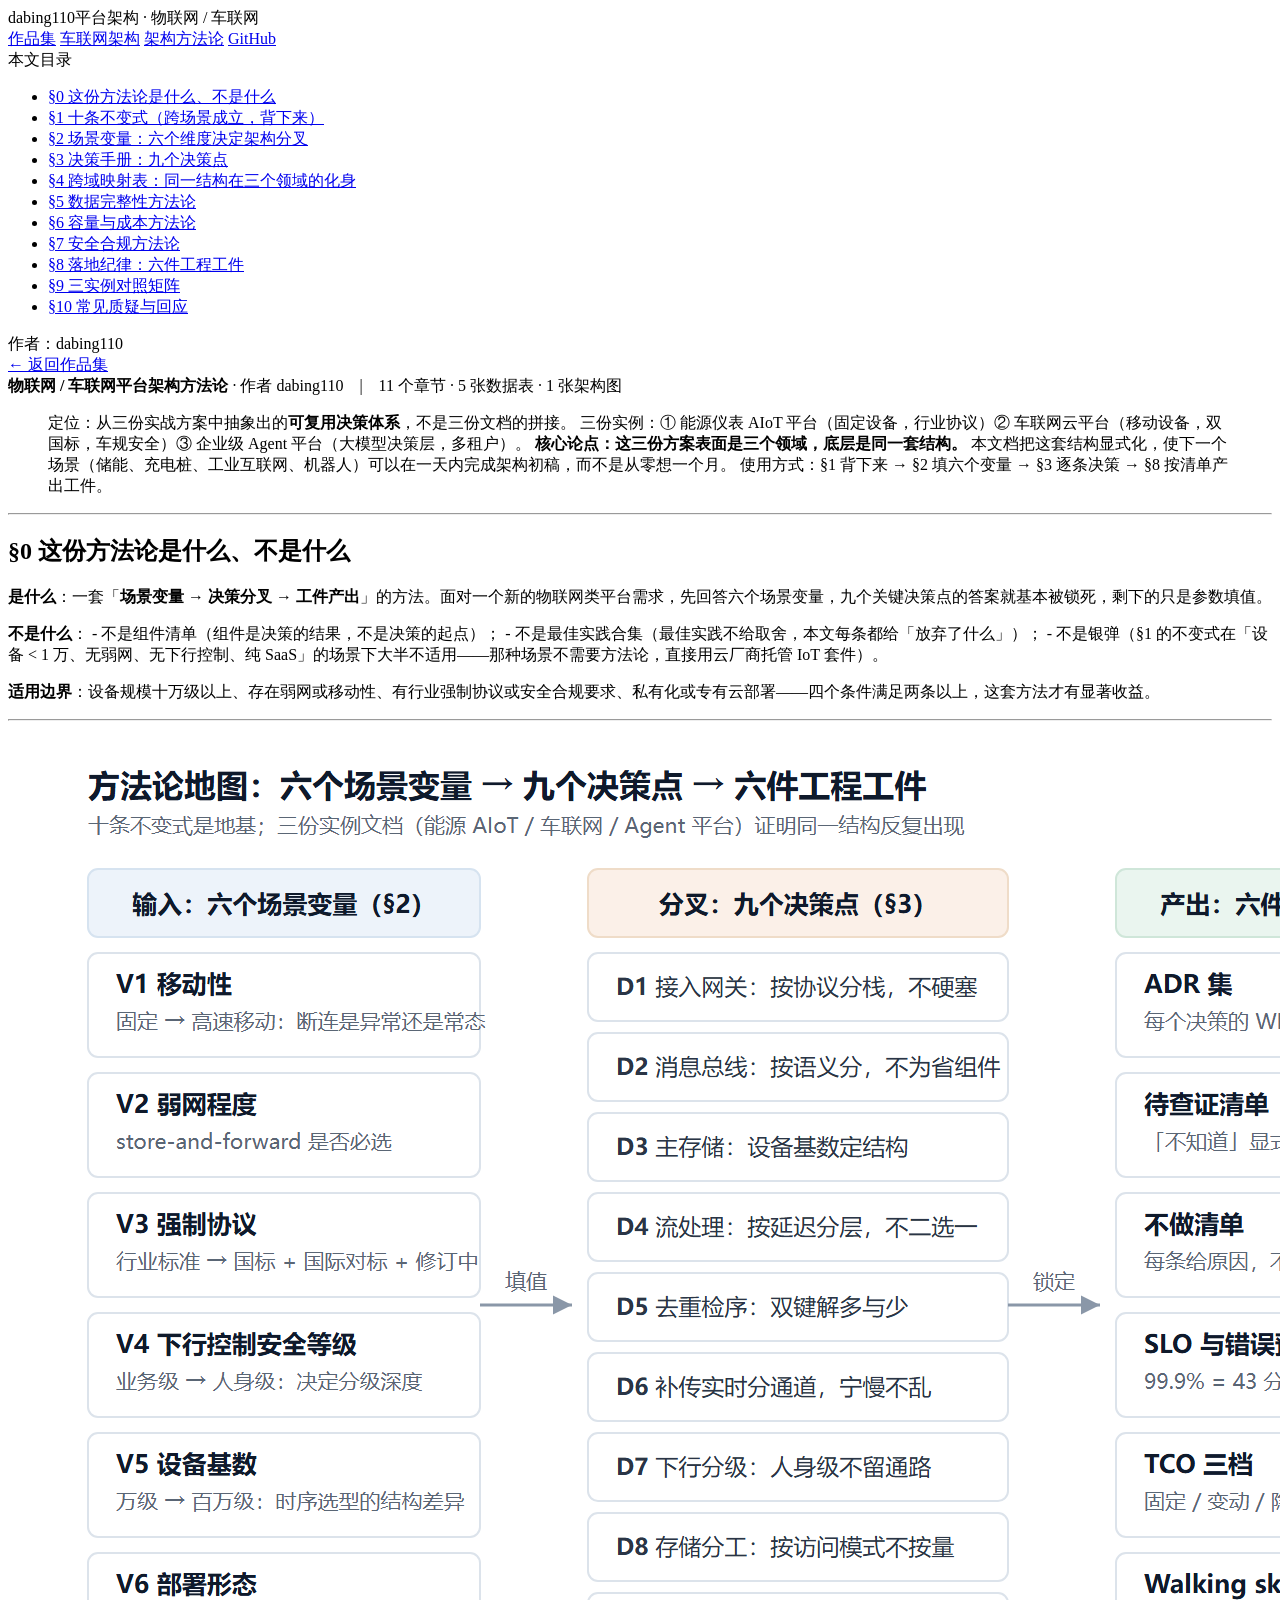
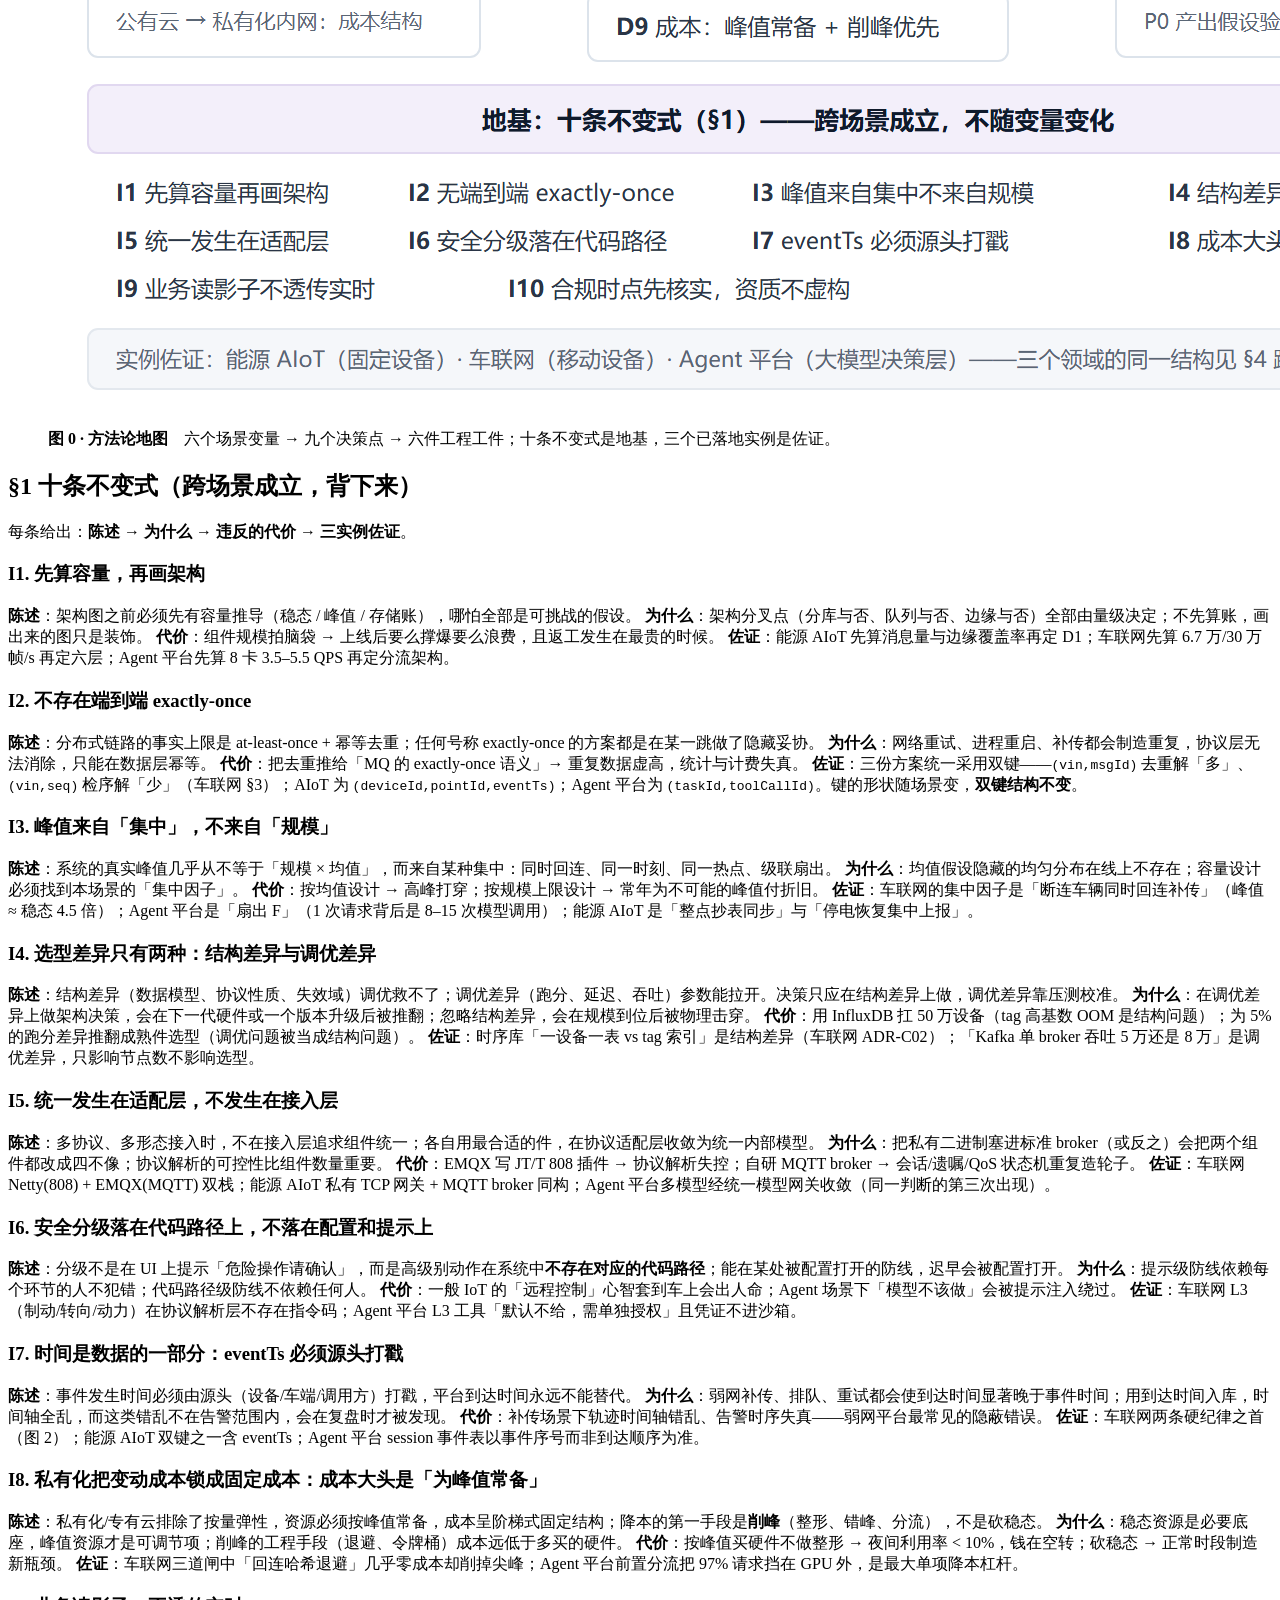
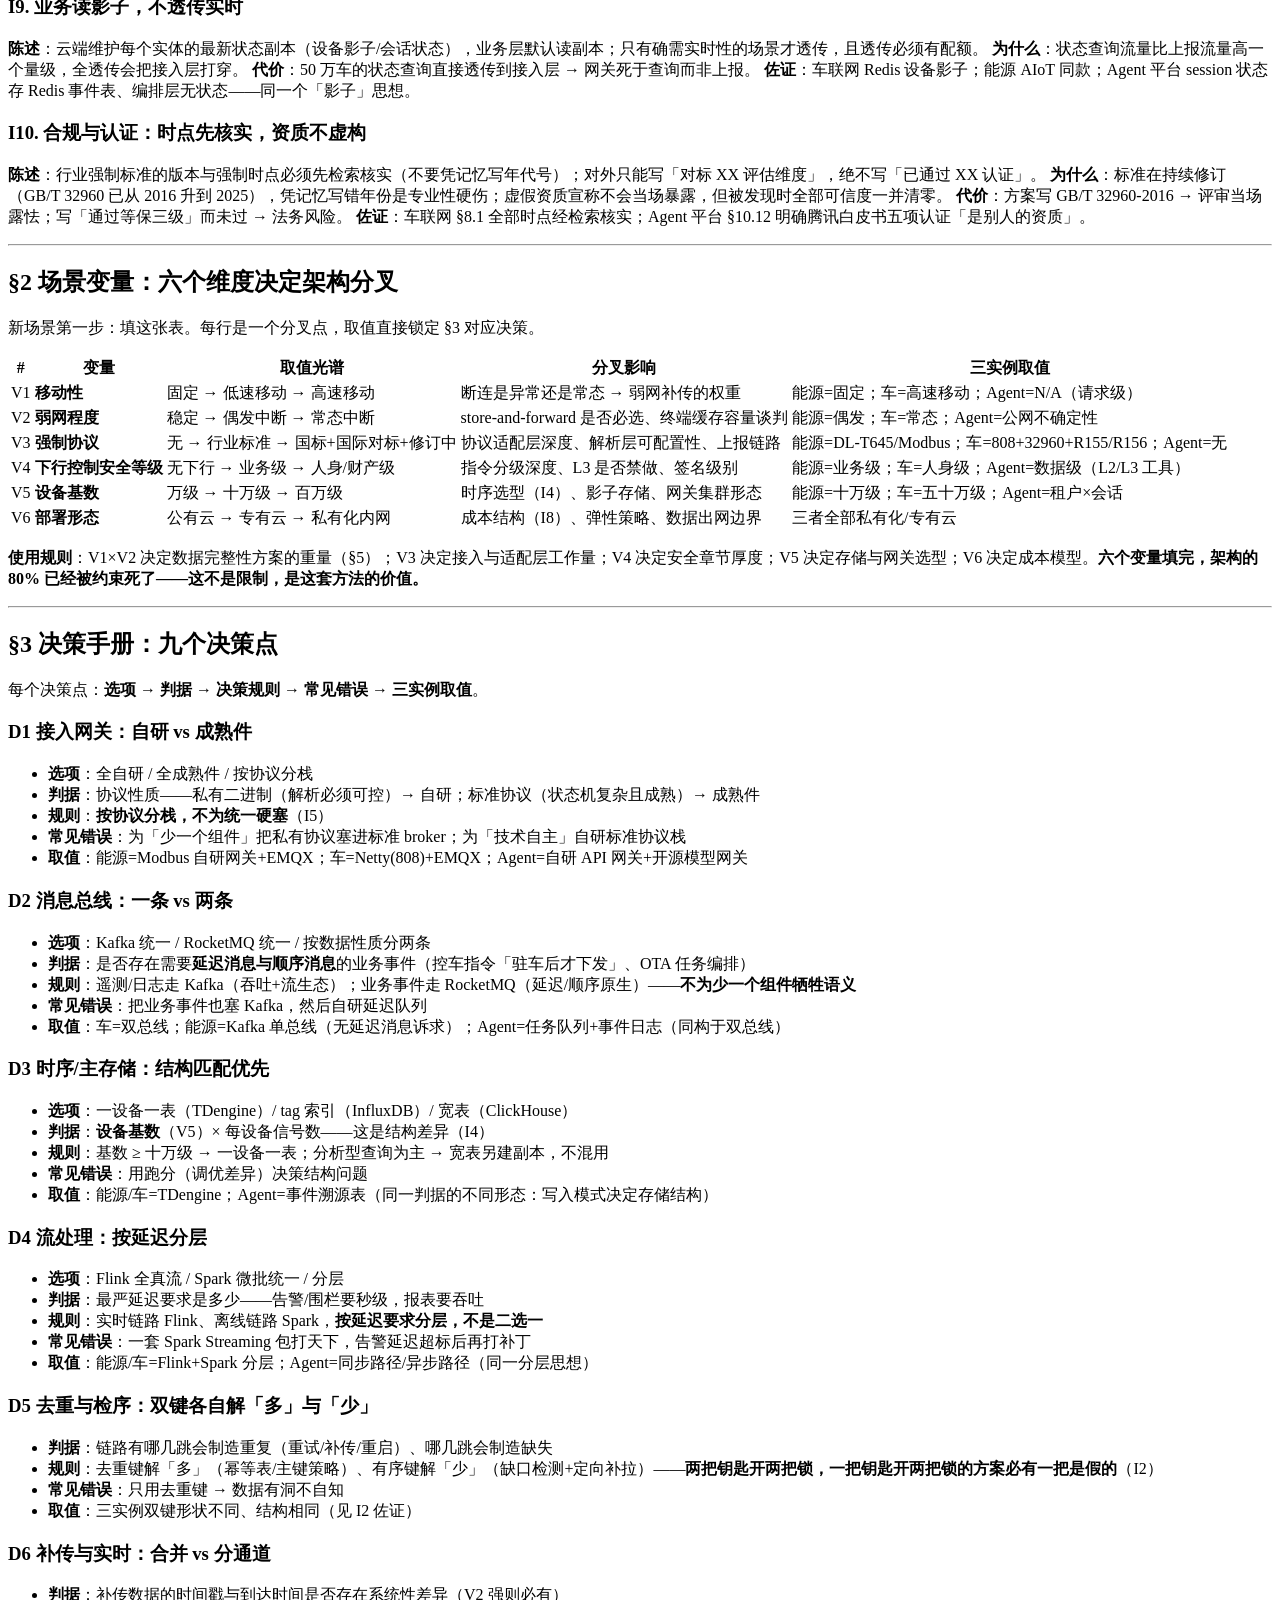
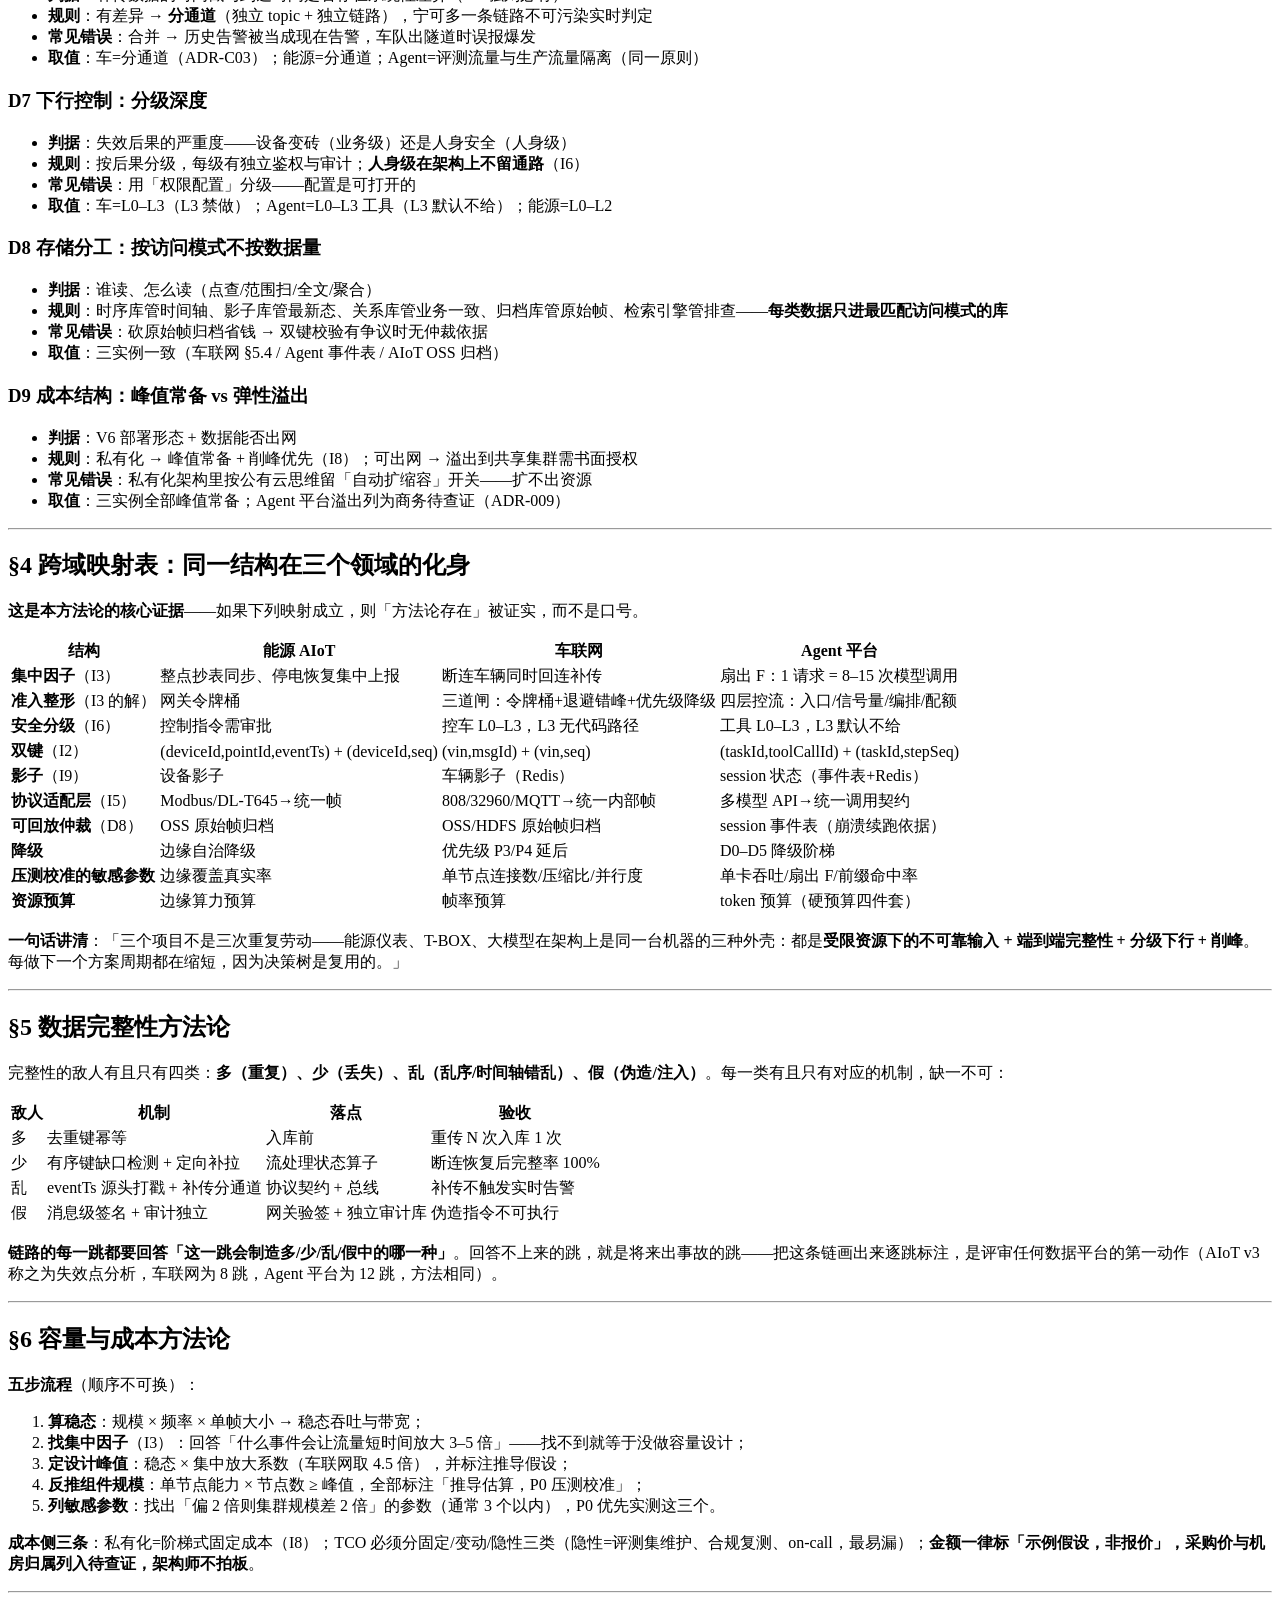
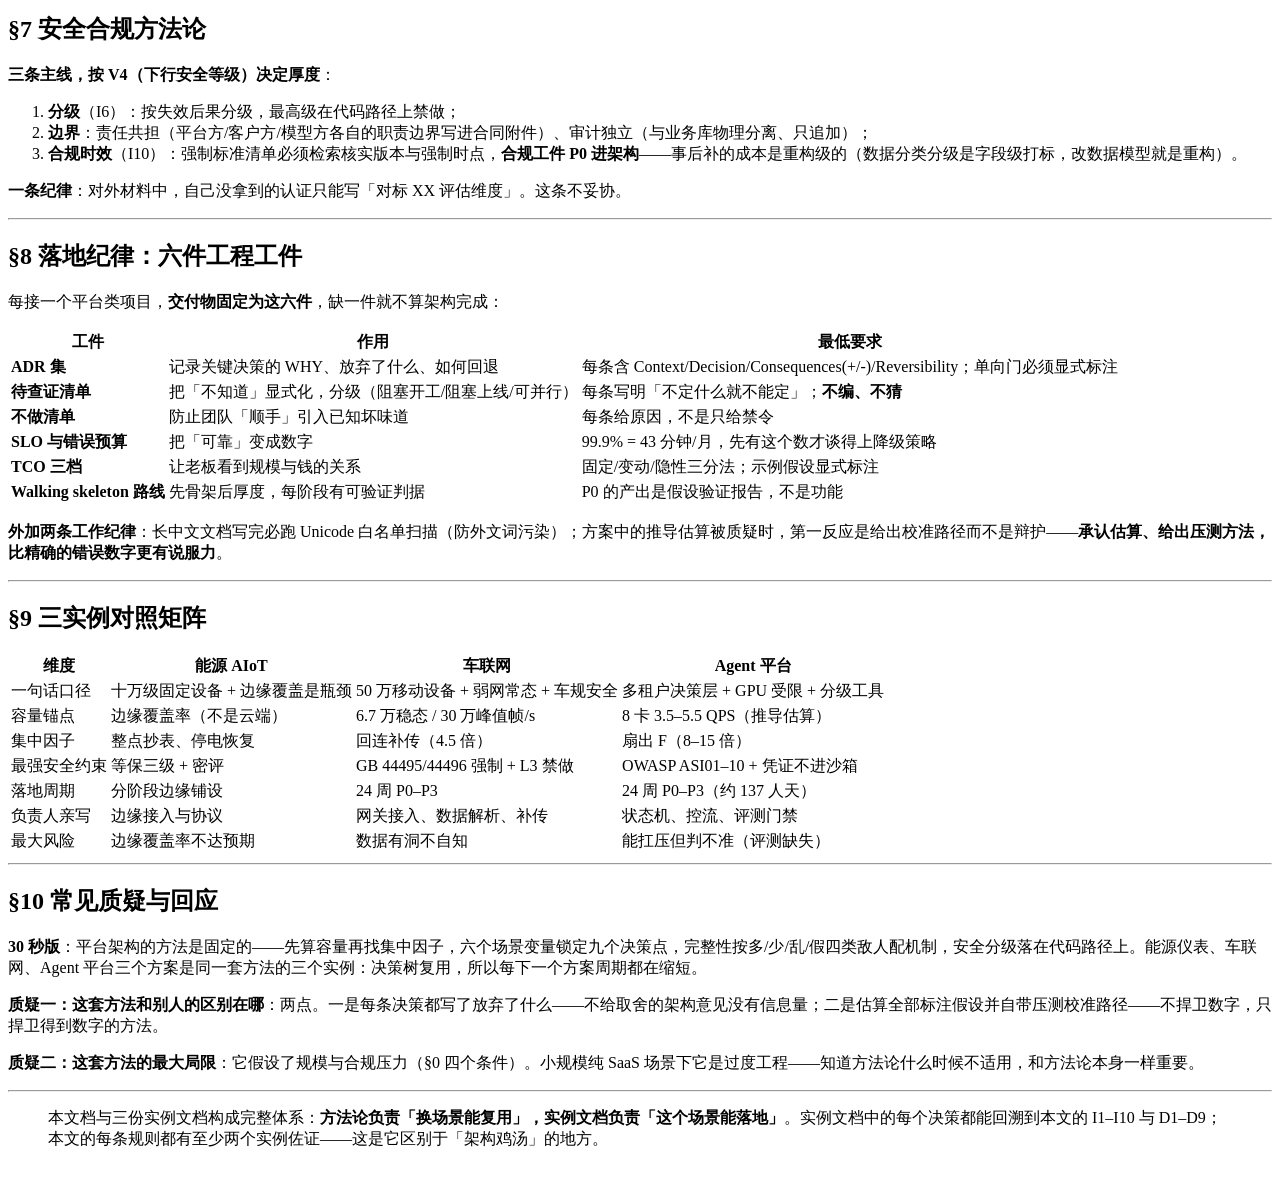
==== methodology.html @ 4d502f94 "add methodology.html" ====
<!DOCTYPE html>
<html lang="zh-CN">
<head>
<meta charset="utf-8">
<meta name="viewport" content="width=device-width,initial-scale=1">
<title>物联网 / 车联网平台架构方法论 · dabing110 架构作品集</title>
<meta name="description" content="物联网 / 车联网平台架构方法论">
<link rel="stylesheet" href="style.css">
</head>
<body>

<header class="topbar">
  <div class="topbar-in">
    <div class="brand">dabing110<span>平台架构 · 物联网 / 车联网</span></div>
    <nav class="nav">
      <a href="index.html">作品集</a>
      <a href="vehicle.html">车联网架构</a>
      <a href="methodology.html" class="on">架构方法论</a>
      <a href="https://github.com/dabing110" target="_blank" rel="noopener">GitHub</a>
    </nav>
  </div>
</header>

<div class="layout">
  <aside class="side">
    <div class="side-t">本文目录</div>
    <ul><li><a href="#h1">§0 这份方法论是什么、不是什么</a></li><li><a href="#h2">§1 十条不变式（跨场景成立，背下来）</a></li><li><a href="#h13">§2 场景变量：六个维度决定架构分叉</a></li><li><a href="#h14">§3 决策手册：九个决策点</a></li><li><a href="#h24">§4 跨域映射表：同一结构在三个领域的化身</a></li><li><a href="#h25">§5 数据完整性方法论</a></li><li><a href="#h26">§6 容量与成本方法论</a></li><li><a href="#h27">§7 安全合规方法论</a></li><li><a href="#h28">§8 落地纪律：六件工程工件</a></li><li><a href="#h29">§9 三实例对照矩阵</a></li><li><a href="#h30">§10 常见质疑与回应</a></li></ul>
    <div class="side-foot">
      作者：dabing110<br>
      <a href="index.html">← 返回作品集</a>
    </div>
  </aside>

  <main class="doc">
    <div class="doc-meta"><b>物联网 / 车联网平台架构方法论</b> · 作者 dabing110　|　11 个章节 · 5 张数据表 · 1 张架构图</div>
    <blockquote>
<p>定位：从三份实战方案中抽象出的<strong>可复用决策体系</strong>，不是三份文档的拼接。
三份实例：① 能源仪表 AIoT 平台（固定设备，行业协议）② 车联网云平台（移动设备，双国标，车规安全）③ 企业级 Agent 平台（大模型决策层，多租户）。
<strong>核心论点：这三份方案表面是三个领域，底层是同一套结构。</strong> 本文档把这套结构显式化，使下一个场景（储能、充电桩、工业互联网、机器人）可以在一天内完成架构初稿，而不是从零想一个月。
使用方式：§1 背下来 → §2 填六个变量 → §3 逐条决策 → §8 按清单产出工件。</p>
</blockquote>
<hr />
<h2 id="h1">§0 这份方法论是什么、不是什么</h2>
<p><strong>是什么</strong>：一套「<strong>场景变量 → 决策分叉 → 工件产出</strong>」的方法。面对一个新的物联网类平台需求，先回答六个场景变量，九个关键决策点的答案就基本被锁死，剩下的只是参数填值。</p>
<p><strong>不是什么</strong>：
- 不是组件清单（组件是决策的结果，不是决策的起点）；
- 不是最佳实践合集（最佳实践不给取舍，本文每条都给「放弃了什么」）；
- 不是银弹（§1 的不变式在「设备 &lt; 1 万、无弱网、无下行控制、纯 SaaS」的场景下大半不适用——那种场景不需要方法论，直接用云厂商托管 IoT 套件）。</p>
<p><strong>适用边界</strong>：设备规模十万级以上、存在弱网或移动性、有行业强制协议或安全合规要求、私有化或专有云部署——四个条件满足两条以上，这套方法才有显著收益。</p>
<hr />
<figure id="fig0"><img src="assets/fig0.png" alt="方法论地图" loading="lazy"><figcaption><b>图 0 · 方法论地图</b>　六个场景变量 → 九个决策点 → 六件工程工件；十条不变式是地基，三个已落地实例是佐证。</figcaption></figure>

<h2 id="h2">§1 十条不变式（跨场景成立，背下来）</h2>
<p>每条给出：<strong>陈述 → 为什么 → 违反的代价 → 三实例佐证</strong>。</p>
<h3 id="h3">I1. 先算容量，再画架构</h3>
<p><strong>陈述</strong>：架构图之前必须先有容量推导（稳态 / 峰值 / 存储账），哪怕全部是可挑战的假设。
<strong>为什么</strong>：架构分叉点（分库与否、队列与否、边缘与否）全部由量级决定；不先算账，画出来的图只是装饰。
<strong>代价</strong>：组件规模拍脑袋 → 上线后要么撑爆要么浪费，且返工发生在最贵的时候。
<strong>佐证</strong>：能源 AIoT 先算消息量与边缘覆盖率再定 D1；车联网先算 6.7 万/30 万帧/s 再定六层；Agent 平台先算 8 卡 3.5–5.5 QPS 再定分流架构。</p>
<h3 id="h4">I2. 不存在端到端 exactly-once</h3>
<p><strong>陈述</strong>：分布式链路的事实上限是 at-least-once + 幂等去重；任何号称 exactly-once 的方案都是在某一跳做了隐藏妥协。
<strong>为什么</strong>：网络重试、进程重启、补传都会制造重复，协议层无法消除，只能在数据层幂等。
<strong>代价</strong>：把去重推给「MQ 的 exactly-once 语义」→ 重复数据虚高，统计与计费失真。
<strong>佐证</strong>：三份方案统一采用双键——<code>(vin,msgId)</code> 去重解「多」、<code>(vin,seq)</code> 检序解「少」（车联网 §3）；AIoT 为 <code>(deviceId,pointId,eventTs)</code>；Agent 平台为 <code>(taskId,toolCallId)</code>。键的形状随场景变，<strong>双键结构不变</strong>。</p>
<h3 id="h5">I3. 峰值来自「集中」，不来自「规模」</h3>
<p><strong>陈述</strong>：系统的真实峰值几乎从不等于「规模 × 均值」，而来自某种集中：同时回连、同一时刻、同一热点、级联扇出。
<strong>为什么</strong>：均值假设隐藏的均匀分布在线上不存在；容量设计必须找到本场景的「集中因子」。
<strong>代价</strong>：按均值设计 → 高峰打穿；按规模上限设计 → 常年为不可能的峰值付折旧。
<strong>佐证</strong>：车联网的集中因子是「断连车辆同时回连补传」（峰值 ≈ 稳态 4.5 倍）；Agent 平台是「扇出 F」（1 次请求背后是 8–15 次模型调用）；能源 AIoT 是「整点抄表同步」与「停电恢复集中上报」。</p>
<h3 id="h6">I4. 选型差异只有两种：结构差异与调优差异</h3>
<p><strong>陈述</strong>：结构差异（数据模型、协议性质、失效域）调优救不了；调优差异（跑分、延迟、吞吐）参数能拉开。决策只应在结构差异上做，调优差异靠压测校准。
<strong>为什么</strong>：在调优差异上做架构决策，会在下一代硬件或一个版本升级后被推翻；忽略结构差异，会在规模到位后被物理击穿。
<strong>代价</strong>：用 InfluxDB 扛 50 万设备（tag 高基数 OOM 是结构问题）；为 5% 的跑分差异推翻成熟件选型（调优问题被当成结构问题）。
<strong>佐证</strong>：时序库「一设备一表 vs tag 索引」是结构差异（车联网 ADR-C02）；「Kafka 单 broker 吞吐 5 万还是 8 万」是调优差异，只影响节点数不影响选型。</p>
<h3 id="h7">I5. 统一发生在适配层，不发生在接入层</h3>
<p><strong>陈述</strong>：多协议、多形态接入时，不在接入层追求组件统一；各自用最合适的件，在协议适配层收敛为统一内部模型。
<strong>为什么</strong>：把私有二进制塞进标准 broker（或反之）会把两个组件都改成四不像；协议解析的可控性比组件数量重要。
<strong>代价</strong>：EMQX 写 JT/T 808 插件 → 协议解析失控；自研 MQTT broker → 会话/遗嘱/QoS 状态机重复造轮子。
<strong>佐证</strong>：车联网 Netty(808) + EMQX(MQTT) 双栈；能源 AIoT 私有 TCP 网关 + MQTT broker 同构；Agent 平台多模型经统一模型网关收敛（同一判断的第三次出现）。</p>
<h3 id="h8">I6. 安全分级落在代码路径上，不落在配置和提示上</h3>
<p><strong>陈述</strong>：分级不是在 UI 上提示「危险操作请确认」，而是高级别动作在系统中<strong>不存在对应的代码路径</strong>；能在某处被配置打开的防线，迟早会被配置打开。
<strong>为什么</strong>：提示级防线依赖每个环节的人不犯错；代码路径级防线不依赖任何人。
<strong>代价</strong>：一般 IoT 的「远程控制」心智套到车上会出人命；Agent 场景下「模型不该做」会被提示注入绕过。
<strong>佐证</strong>：车联网 L3（制动/转向/动力）在协议解析层不存在指令码；Agent 平台 L3 工具「默认不给，需单独授权」且凭证不进沙箱。</p>
<h3 id="h9">I7. 时间是数据的一部分：eventTs 必须源头打戳</h3>
<p><strong>陈述</strong>：事件发生时间必须由源头（设备/车端/调用方）打戳，平台到达时间永远不能替代。
<strong>为什么</strong>：弱网补传、排队、重试都会使到达时间显著晚于事件时间；用到达时间入库，时间轴全乱，而这类错乱不在告警范围内，会在复盘时才被发现。
<strong>代价</strong>：补传场景下轨迹时间轴错乱、告警时序失真——弱网平台最常见的隐蔽错误。
<strong>佐证</strong>：车联网两条硬纪律之首（图 2）；能源 AIoT 双键之一含 eventTs；Agent 平台 session 事件表以事件序号而非到达顺序为准。</p>
<h3 id="h10">I8. 私有化把变动成本锁成固定成本：成本大头是「为峰值常备」</h3>
<p><strong>陈述</strong>：私有化/专有云排除了按量弹性，资源必须按峰值常备，成本呈阶梯式固定结构；降本的第一手段是<strong>削峰</strong>（整形、错峰、分流），不是砍稳态。
<strong>为什么</strong>：稳态资源是必要底座，峰值资源才是可调节项；削峰的工程手段（退避、令牌桶）成本远低于多买的硬件。
<strong>代价</strong>：按峰值买硬件不做整形 → 夜间利用率 &lt; 10%，钱在空转；砍稳态 → 正常时段制造新瓶颈。
<strong>佐证</strong>：车联网三道闸中「回连哈希退避」几乎零成本却削掉尖峰；Agent 平台前置分流把 97% 请求挡在 GPU 外，是最大单项降本杠杆。</p>
<h3 id="h11">I9. 业务读影子，不透传实时</h3>
<p><strong>陈述</strong>：云端维护每个实体的最新状态副本（设备影子/会话状态），业务层默认读副本；只有确需实时性的场景才透传，且透传必须有配额。
<strong>为什么</strong>：状态查询流量比上报流量高一个量级，全透传会把接入层打穿。
<strong>代价</strong>：50 万车的状态查询直接透传到接入层 → 网关死于查询而非上报。
<strong>佐证</strong>：车联网 Redis 设备影子；能源 AIoT 同款；Agent 平台 session 状态存 Redis 事件表、编排层无状态——同一个「影子」思想。</p>
<h3 id="h12">I10. 合规与认证：时点先核实，资质不虚构</h3>
<p><strong>陈述</strong>：行业强制标准的版本与强制时点必须先检索核实（不要凭记忆写年代号）；对外只能写「对标 XX 评估维度」，绝不写「已通过 XX 认证」。
<strong>为什么</strong>：标准在持续修订（GB/T 32960 已从 2016 升到 2025），凭记忆写错年份是专业性硬伤；虚假资质宣称不会当场暴露，但被发现时全部可信度一并清零。
<strong>代价</strong>：方案写 GB/T 32960-2016 → 评审当场露怯；写「通过等保三级」而未过 → 法务风险。
<strong>佐证</strong>：车联网 §8.1 全部时点经检索核实；Agent 平台 §10.12 明确腾讯白皮书五项认证「是别人的资质」。</p>
<hr />
<h2 id="h13">§2 场景变量：六个维度决定架构分叉</h2>
<p>新场景第一步：填这张表。每行是一个分叉点，取值直接锁定 §3 对应决策。</p>
<div class="table-scroll"><table>
<thead>
<tr>
<th>#</th>
<th>变量</th>
<th>取值光谱</th>
<th>分叉影响</th>
<th>三实例取值</th>
</tr>
</thead>
<tbody>
<tr>
<td>V1</td>
<td><strong>移动性</strong></td>
<td>固定 → 低速移动 → 高速移动</td>
<td>断连是异常还是常态 → 弱网补传的权重</td>
<td>能源=固定；车=高速移动；Agent=N/A（请求级）</td>
</tr>
<tr>
<td>V2</td>
<td><strong>弱网程度</strong></td>
<td>稳定 → 偶发中断 → 常态中断</td>
<td>store-and-forward 是否必选、终端缓存容量谈判</td>
<td>能源=偶发；车=常态；Agent=公网不确定性</td>
</tr>
<tr>
<td>V3</td>
<td><strong>强制协议</strong></td>
<td>无 → 行业标准 → 国标+国际对标+修订中</td>
<td>协议适配层深度、解析层可配置性、上报链路</td>
<td>能源=DL-T645/Modbus；车=808+32960+R155/R156；Agent=无</td>
</tr>
<tr>
<td>V4</td>
<td><strong>下行控制安全等级</strong></td>
<td>无下行 → 业务级 → 人身/财产级</td>
<td>指令分级深度、L3 是否禁做、签名级别</td>
<td>能源=业务级；车=人身级；Agent=数据级（L2/L3 工具）</td>
</tr>
<tr>
<td>V5</td>
<td><strong>设备基数</strong></td>
<td>万级 → 十万级 → 百万级</td>
<td>时序选型（I4）、影子存储、网关集群形态</td>
<td>能源=十万级；车=五十万级；Agent=租户×会话</td>
</tr>
<tr>
<td>V6</td>
<td><strong>部署形态</strong></td>
<td>公有云 → 专有云 → 私有化内网</td>
<td>成本结构（I8）、弹性策略、数据出网边界</td>
<td>三者全部私有化/专有云</td>
</tr>
</tbody>
</table></div>
<p><strong>使用规则</strong>：V1×V2 决定数据完整性方案的重量（§5）；V3 决定接入与适配层工作量；V4 决定安全章节厚度；V5 决定存储与网关选型；V6 决定成本模型。<strong>六个变量填完，架构的 80% 已经被约束死了——这不是限制，是这套方法的价值。</strong></p>
<hr />
<h2 id="h14">§3 决策手册：九个决策点</h2>
<p>每个决策点：<strong>选项 → 判据 → 决策规则 → 常见错误 → 三实例取值</strong>。</p>
<h3 id="h15">D1 接入网关：自研 vs 成熟件</h3>
<ul>
<li><strong>选项</strong>：全自研 / 全成熟件 / 按协议分栈</li>
<li><strong>判据</strong>：协议性质——私有二进制（解析必须可控）→ 自研；标准协议（状态机复杂且成熟）→ 成熟件</li>
<li><strong>规则</strong>：<strong>按协议分栈，不为统一硬塞</strong>（I5）</li>
<li><strong>常见错误</strong>：为「少一个组件」把私有协议塞进标准 broker；为「技术自主」自研标准协议栈</li>
<li><strong>取值</strong>：能源=Modbus 自研网关+EMQX；车=Netty(808)+EMQX；Agent=自研 API 网关+开源模型网关</li>
</ul>
<h3 id="h16">D2 消息总线：一条 vs 两条</h3>
<ul>
<li><strong>选项</strong>：Kafka 统一 / RocketMQ 统一 / 按数据性质分两条</li>
<li><strong>判据</strong>：是否存在需要<strong>延迟消息与顺序消息</strong>的业务事件（控车指令「驻车后才下发」、OTA 任务编排）</li>
<li><strong>规则</strong>：遥测/日志走 Kafka（吞吐+流生态）；业务事件走 RocketMQ（延迟/顺序原生）——<strong>不为少一个组件牺牲语义</strong></li>
<li><strong>常见错误</strong>：把业务事件也塞 Kafka，然后自研延迟队列</li>
<li><strong>取值</strong>：车=双总线；能源=Kafka 单总线（无延迟消息诉求）；Agent=任务队列+事件日志（同构于双总线）</li>
</ul>
<h3 id="h17">D3 时序/主存储：结构匹配优先</h3>
<ul>
<li><strong>选项</strong>：一设备一表（TDengine）/ tag 索引（InfluxDB）/ 宽表（ClickHouse）</li>
<li><strong>判据</strong>：<strong>设备基数</strong>（V5）× 每设备信号数——这是结构差异（I4）</li>
<li><strong>规则</strong>：基数 ≥ 十万级 → 一设备一表；分析型查询为主 → 宽表另建副本，不混用</li>
<li><strong>常见错误</strong>：用跑分（调优差异）决策结构问题</li>
<li><strong>取值</strong>：能源/车=TDengine；Agent=事件溯源表（同一判据的不同形态：写入模式决定存储结构）</li>
</ul>
<h3 id="h18">D4 流处理：按延迟分层</h3>
<ul>
<li><strong>选项</strong>：Flink 全真流 / Spark 微批统一 / 分层</li>
<li><strong>判据</strong>：最严延迟要求是多少——告警/围栏要秒级，报表要吞吐</li>
<li><strong>规则</strong>：实时链路 Flink、离线链路 Spark，<strong>按延迟要求分层，不是二选一</strong></li>
<li><strong>常见错误</strong>：一套 Spark Streaming 包打天下，告警延迟超标后再打补丁</li>
<li><strong>取值</strong>：能源/车=Flink+Spark 分层；Agent=同步路径/异步路径（同一分层思想）</li>
</ul>
<h3 id="h19">D5 去重与检序：双键各自解「多」与「少」</h3>
<ul>
<li><strong>判据</strong>：链路有哪几跳会制造重复（重试/补传/重启）、哪几跳会制造缺失</li>
<li><strong>规则</strong>：去重键解「多」（幂等表/主键策略）、有序键解「少」（缺口检测+定向补拉）——<strong>两把钥匙开两把锁，一把钥匙开两把锁的方案必有一把是假的</strong>（I2）</li>
<li><strong>常见错误</strong>：只用去重键 → 数据有洞不自知</li>
<li><strong>取值</strong>：三实例双键形状不同、结构相同（见 I2 佐证）</li>
</ul>
<h3 id="h20">D6 补传与实时：合并 vs 分通道</h3>
<ul>
<li><strong>判据</strong>：补传数据的时间戳与到达时间是否存在系统性差异（V2 强则必有）</li>
<li><strong>规则</strong>：有差异 → <strong>分通道</strong>（独立 topic + 独立链路），宁可多一条链路不可污染实时判定</li>
<li><strong>常见错误</strong>：合并 → 历史告警被当成现在告警，车队出隧道时误报爆发</li>
<li><strong>取值</strong>：车=分通道（ADR-C03）；能源=分通道；Agent=评测流量与生产流量隔离（同一原则）</li>
</ul>
<h3 id="h21">D7 下行控制：分级深度</h3>
<ul>
<li><strong>判据</strong>：失效后果的严重度——设备变砖（业务级）还是人身安全（人身级）</li>
<li><strong>规则</strong>：按后果分级，每级有独立鉴权与审计；<strong>人身级在架构上不留通路</strong>（I6）</li>
<li><strong>常见错误</strong>：用「权限配置」分级——配置是可打开的</li>
<li><strong>取值</strong>：车=L0–L3（L3 禁做）；Agent=L0–L3 工具（L3 默认不给）；能源=L0–L2</li>
</ul>
<h3 id="h22">D8 存储分工：按访问模式不按数据量</h3>
<ul>
<li><strong>判据</strong>：谁读、怎么读（点查/范围扫/全文/聚合）</li>
<li><strong>规则</strong>：时序库管时间轴、影子库管最新态、关系库管业务一致、归档库管原始帧、检索引擎管排查——<strong>每类数据只进最匹配访问模式的库</strong></li>
<li><strong>常见错误</strong>：砍原始帧归档省钱 → 双键校验有争议时无仲裁依据</li>
<li><strong>取值</strong>：三实例一致（车联网 §5.4 / Agent 事件表 / AIoT OSS 归档）</li>
</ul>
<h3 id="h23">D9 成本结构：峰值常备 vs 弹性溢出</h3>
<ul>
<li><strong>判据</strong>：V6 部署形态 + 数据能否出网</li>
<li><strong>规则</strong>：私有化 → 峰值常备 + 削峰优先（I8）；可出网 → 溢出到共享集群需书面授权</li>
<li><strong>常见错误</strong>：私有化架构里按公有云思维留「自动扩缩容」开关——扩不出资源</li>
<li><strong>取值</strong>：三实例全部峰值常备；Agent 平台溢出列为商务待查证（ADR-009）</li>
</ul>
<hr />
<h2 id="h24">§4 跨域映射表：同一结构在三个领域的化身</h2>
<p><strong>这是本方法论的核心证据</strong>——如果下列映射成立，则「方法论存在」被证实，而不是口号。</p>
<div class="table-scroll"><table>
<thead>
<tr>
<th>结构</th>
<th>能源 AIoT</th>
<th>车联网</th>
<th>Agent 平台</th>
</tr>
</thead>
<tbody>
<tr>
<td><strong>集中因子</strong>（I3）</td>
<td>整点抄表同步、停电恢复集中上报</td>
<td>断连车辆同时回连补传</td>
<td>扇出 F：1 请求 = 8–15 次模型调用</td>
</tr>
<tr>
<td><strong>准入整形</strong>（I3 的解）</td>
<td>网关令牌桶</td>
<td>三道闸：令牌桶+退避错峰+优先级降级</td>
<td>四层控流：入口/信号量/编排/配额</td>
</tr>
<tr>
<td><strong>安全分级</strong>（I6）</td>
<td>控制指令需审批</td>
<td>控车 L0–L3，L3 无代码路径</td>
<td>工具 L0–L3，L3 默认不给</td>
</tr>
<tr>
<td><strong>双键</strong>（I2）</td>
<td>(deviceId,pointId,eventTs) + (deviceId,seq)</td>
<td>(vin,msgId) + (vin,seq)</td>
<td>(taskId,toolCallId) + (taskId,stepSeq)</td>
</tr>
<tr>
<td><strong>影子</strong>（I9）</td>
<td>设备影子</td>
<td>车辆影子（Redis）</td>
<td>session 状态（事件表+Redis）</td>
</tr>
<tr>
<td><strong>协议适配层</strong>（I5）</td>
<td>Modbus/DL-T645→统一帧</td>
<td>808/32960/MQTT→统一内部帧</td>
<td>多模型 API→统一调用契约</td>
</tr>
<tr>
<td><strong>可回放仲裁</strong>（D8）</td>
<td>OSS 原始帧归档</td>
<td>OSS/HDFS 原始帧归档</td>
<td>session 事件表（崩溃续跑依据）</td>
</tr>
<tr>
<td><strong>降级</strong></td>
<td>边缘自治降级</td>
<td>优先级 P3/P4 延后</td>
<td>D0–D5 降级阶梯</td>
</tr>
<tr>
<td><strong>压测校准的敏感参数</strong></td>
<td>边缘覆盖真实率</td>
<td>单节点连接数/压缩比/并行度</td>
<td>单卡吞吐/扇出 F/前缀命中率</td>
</tr>
<tr>
<td><strong>资源预算</strong></td>
<td>边缘算力预算</td>
<td>帧率预算</td>
<td>token 预算（硬预算四件套）</td>
</tr>
</tbody>
</table></div>
<p><strong>一句话讲清</strong>：「三个项目不是三次重复劳动——能源仪表、T-BOX、大模型在架构上是同一台机器的三种外壳：都是<strong>受限资源下的不可靠输入 + 端到端完整性 + 分级下行 + 削峰</strong>。每做下一个方案周期都在缩短，因为决策树是复用的。」</p>
<hr />
<h2 id="h25">§5 数据完整性方法论</h2>
<p>完整性的敌人有且只有四类：<strong>多（重复）、少（丢失）、乱（乱序/时间轴错乱）、假（伪造/注入）</strong>。每一类有且只有对应的机制，缺一不可：</p>
<div class="table-scroll"><table>
<thead>
<tr>
<th>敌人</th>
<th>机制</th>
<th>落点</th>
<th>验收</th>
</tr>
</thead>
<tbody>
<tr>
<td>多</td>
<td>去重键幂等</td>
<td>入库前</td>
<td>重传 N 次入库 1 次</td>
</tr>
<tr>
<td>少</td>
<td>有序键缺口检测 + 定向补拉</td>
<td>流处理状态算子</td>
<td>断连恢复后完整率 100%</td>
</tr>
<tr>
<td>乱</td>
<td>eventTs 源头打戳 + 补传分通道</td>
<td>协议契约 + 总线</td>
<td>补传不触发实时告警</td>
</tr>
<tr>
<td>假</td>
<td>消息级签名 + 审计独立</td>
<td>网关验签 + 独立审计库</td>
<td>伪造指令不可执行</td>
</tr>
</tbody>
</table></div>
<p><strong>链路的每一跳都要回答「这一跳会制造多/少/乱/假中的哪一种」</strong>。回答不上来的跳，就是将来出事故的跳——把这条链画出来逐跳标注，是评审任何数据平台的第一动作（AIoT v3 称之为失效点分析，车联网为 8 跳，Agent 平台为 12 跳，方法相同）。</p>
<hr />
<h2 id="h26">§6 容量与成本方法论</h2>
<p><strong>五步流程</strong>（顺序不可换）：</p>
<ol>
<li><strong>算稳态</strong>：规模 × 频率 × 单帧大小 → 稳态吞吐与带宽；</li>
<li><strong>找集中因子</strong>（I3）：回答「什么事件会让流量短时间放大 3–5 倍」——找不到就等于没做容量设计；</li>
<li><strong>定设计峰值</strong>：稳态 × 集中放大系数（车联网取 4.5 倍），并标注推导假设；</li>
<li><strong>反推组件规模</strong>：单节点能力 × 节点数 ≥ 峰值，全部标注「推导估算，P0 压测校准」；</li>
<li><strong>列敏感参数</strong>：找出「偏 2 倍则集群规模差 2 倍」的参数（通常 3 个以内），P0 优先实测这三个。</li>
</ol>
<p><strong>成本侧三条</strong>：私有化=阶梯式固定成本（I8）；TCO 必须分固定/变动/隐性三类（隐性=评测集维护、合规复测、on-call，最易漏）；<strong>金额一律标「示例假设，非报价」，采购价与机房归属列入待查证，架构师不拍板</strong>。</p>
<hr />
<h2 id="h27">§7 安全合规方法论</h2>
<p><strong>三条主线，按 V4（下行安全等级）决定厚度</strong>：</p>
<ol>
<li><strong>分级</strong>（I6）：按失效后果分级，最高级在代码路径上禁做；</li>
<li><strong>边界</strong>：责任共担（平台方/客户方/模型方各自的职责边界写进合同附件）、审计独立（与业务库物理分离、只追加）；</li>
<li><strong>合规时效</strong>（I10）：强制标准清单必须检索核实版本与强制时点，<strong>合规工件 P0 进架构</strong>——事后补的成本是重构级的（数据分类分级是字段级打标，改数据模型就是重构）。</li>
</ol>
<p><strong>一条纪律</strong>：对外材料中，自己没拿到的认证只能写「对标 XX 评估维度」。这条不妥协。</p>
<hr />
<h2 id="h28">§8 落地纪律：六件工程工件</h2>
<p>每接一个平台类项目，<strong>交付物固定为这六件</strong>，缺一件就不算架构完成：</p>
<div class="table-scroll"><table>
<thead>
<tr>
<th>工件</th>
<th>作用</th>
<th>最低要求</th>
</tr>
</thead>
<tbody>
<tr>
<td><strong>ADR 集</strong></td>
<td>记录关键决策的 WHY、放弃了什么、如何回退</td>
<td>每条含 Context/Decision/Consequences(+/-)/Reversibility；单向门必须显式标注</td>
</tr>
<tr>
<td><strong>待查证清单</strong></td>
<td>把「不知道」显式化，分级（阻塞开工/阻塞上线/可并行）</td>
<td>每条写明「不定什么就不能定」；<strong>不编、不猜</strong></td>
</tr>
<tr>
<td><strong>不做清单</strong></td>
<td>防止团队「顺手」引入已知坏味道</td>
<td>每条给原因，不是只给禁令</td>
</tr>
<tr>
<td><strong>SLO 与错误预算</strong></td>
<td>把「可靠」变成数字</td>
<td>99.9% = 43 分钟/月，先有这个数才谈得上降级策略</td>
</tr>
<tr>
<td><strong>TCO 三档</strong></td>
<td>让老板看到规模与钱的关系</td>
<td>固定/变动/隐性三分法；示例假设显式标注</td>
</tr>
<tr>
<td><strong>Walking skeleton 路线</strong></td>
<td>先骨架后厚度，每阶段有可验证判据</td>
<td>P0 的产出是假设验证报告，不是功能</td>
</tr>
</tbody>
</table></div>
<p><strong>外加两条工作纪律</strong>：长中文文档写完必跑 Unicode 白名单扫描（防外文词污染）；方案中的推导估算被质疑时，第一反应是给出校准路径而不是辩护——<strong>承认估算、给出压测方法，比精确的错误数字更有说服力</strong>。</p>
<hr />
<h2 id="h29">§9 三实例对照矩阵</h2>
<div class="table-scroll"><table>
<thead>
<tr>
<th>维度</th>
<th>能源 AIoT</th>
<th>车联网</th>
<th>Agent 平台</th>
</tr>
</thead>
<tbody>
<tr>
<td>一句话口径</td>
<td>十万级固定设备 + 边缘覆盖是瓶颈</td>
<td>50 万移动设备 + 弱网常态 + 车规安全</td>
<td>多租户决策层 + GPU 受限 + 分级工具</td>
</tr>
<tr>
<td>容量锚点</td>
<td>边缘覆盖率（不是云端）</td>
<td>6.7 万稳态 / 30 万峰值帧/s</td>
<td>8 卡 3.5–5.5 QPS（推导估算）</td>
</tr>
<tr>
<td>集中因子</td>
<td>整点抄表、停电恢复</td>
<td>回连补传（4.5 倍）</td>
<td>扇出 F（8–15 倍）</td>
</tr>
<tr>
<td>最强安全约束</td>
<td>等保三级 + 密评</td>
<td>GB 44495/44496 强制 + L3 禁做</td>
<td>OWASP ASI01–10 + 凭证不进沙箱</td>
</tr>
<tr>
<td>落地周期</td>
<td>分阶段边缘铺设</td>
<td>24 周 P0–P3</td>
<td>24 周 P0–P3（约 137 人天）</td>
</tr>
<tr>
<td>负责人亲写</td>
<td>边缘接入与协议</td>
<td>网关接入、数据解析、补传</td>
<td>状态机、控流、评测门禁</td>
</tr>
<tr>
<td>最大风险</td>
<td>边缘覆盖率不达预期</td>
<td>数据有洞不自知</td>
<td>能扛压但判不准（评测缺失）</td>
</tr>
</tbody>
</table></div>
<hr />
<h2 id="h30">§10 常见质疑与回应</h2>
<p><strong>30 秒版</strong>：平台架构的方法是固定的——先算容量再找集中因子，六个场景变量锁定九个决策点，完整性按多/少/乱/假四类敌人配机制，安全分级落在代码路径上。能源仪表、车联网、Agent 平台三个方案是同一套方法的三个实例：决策树复用，所以每下一个方案周期都在缩短。</p>
<p><strong>质疑一：这套方法和别人的区别在哪</strong>：两点。一是每条决策都写了放弃了什么——不给取舍的架构意见没有信息量；二是估算全部标注假设并自带压测校准路径——不捍卫数字，只捍卫得到数字的方法。</p>
<p><strong>质疑二：这套方法的最大局限</strong>：它假设了规模与合规压力（§0 四个条件）。小规模纯 SaaS 场景下它是过度工程——知道方法论什么时候不适用，和方法论本身一样重要。</p>
<hr />
<blockquote>
<p>本文档与三份实例文档构成完整体系：<strong>方法论负责「换场景能复用」，实例文档负责「这个场景能落地」</strong>。实例文档中的每个决策都能回溯到本文的 I1–I10 与 D1–D9；本文的每条规则都有至少两个实例佐证——这是它区别于「架构鸡汤」的地方。</p>
</blockquote>
  </main>
</div>

<div class="lb" id="lb"><img src="" alt=""></div>
<script>
(function(){
  var lb=document.getElementById('lb'),lbi=lb.querySelector('img');
  document.querySelectorAll('figure img').forEach(function(im){
    im.addEventListener('click',function(){lbi.src=im.src;lb.classList.add('on');});
  });
  lb.addEventListener('click',function(){lb.classList.remove('on');lbi.src='';});
  document.addEventListener('keydown',function(e){if(e.key==='Escape'){lb.classList.remove('on');lbi.src='';}});

  var links=[].slice.call(document.querySelectorAll('.side a[href^="#"]'));
  var targets=links.map(function(a){return document.getElementById(a.getAttribute('href').slice(1));}).filter(Boolean);
  function onScroll(){
    var y=window.scrollY+110,cur=null;
    targets.forEach(function(t){if(t.offsetTop<=y)cur=t;});
    links.forEach(function(a){a.classList.remove('on');});
    if(cur){var a=links.find(function(x){return x.getAttribute('href')==='#'+cur.id;});if(a)a.classList.add('on');}
  }
  window.addEventListener('scroll',onScroll,{passive:true});onScroll();
})();
</script>
</body>
</html>
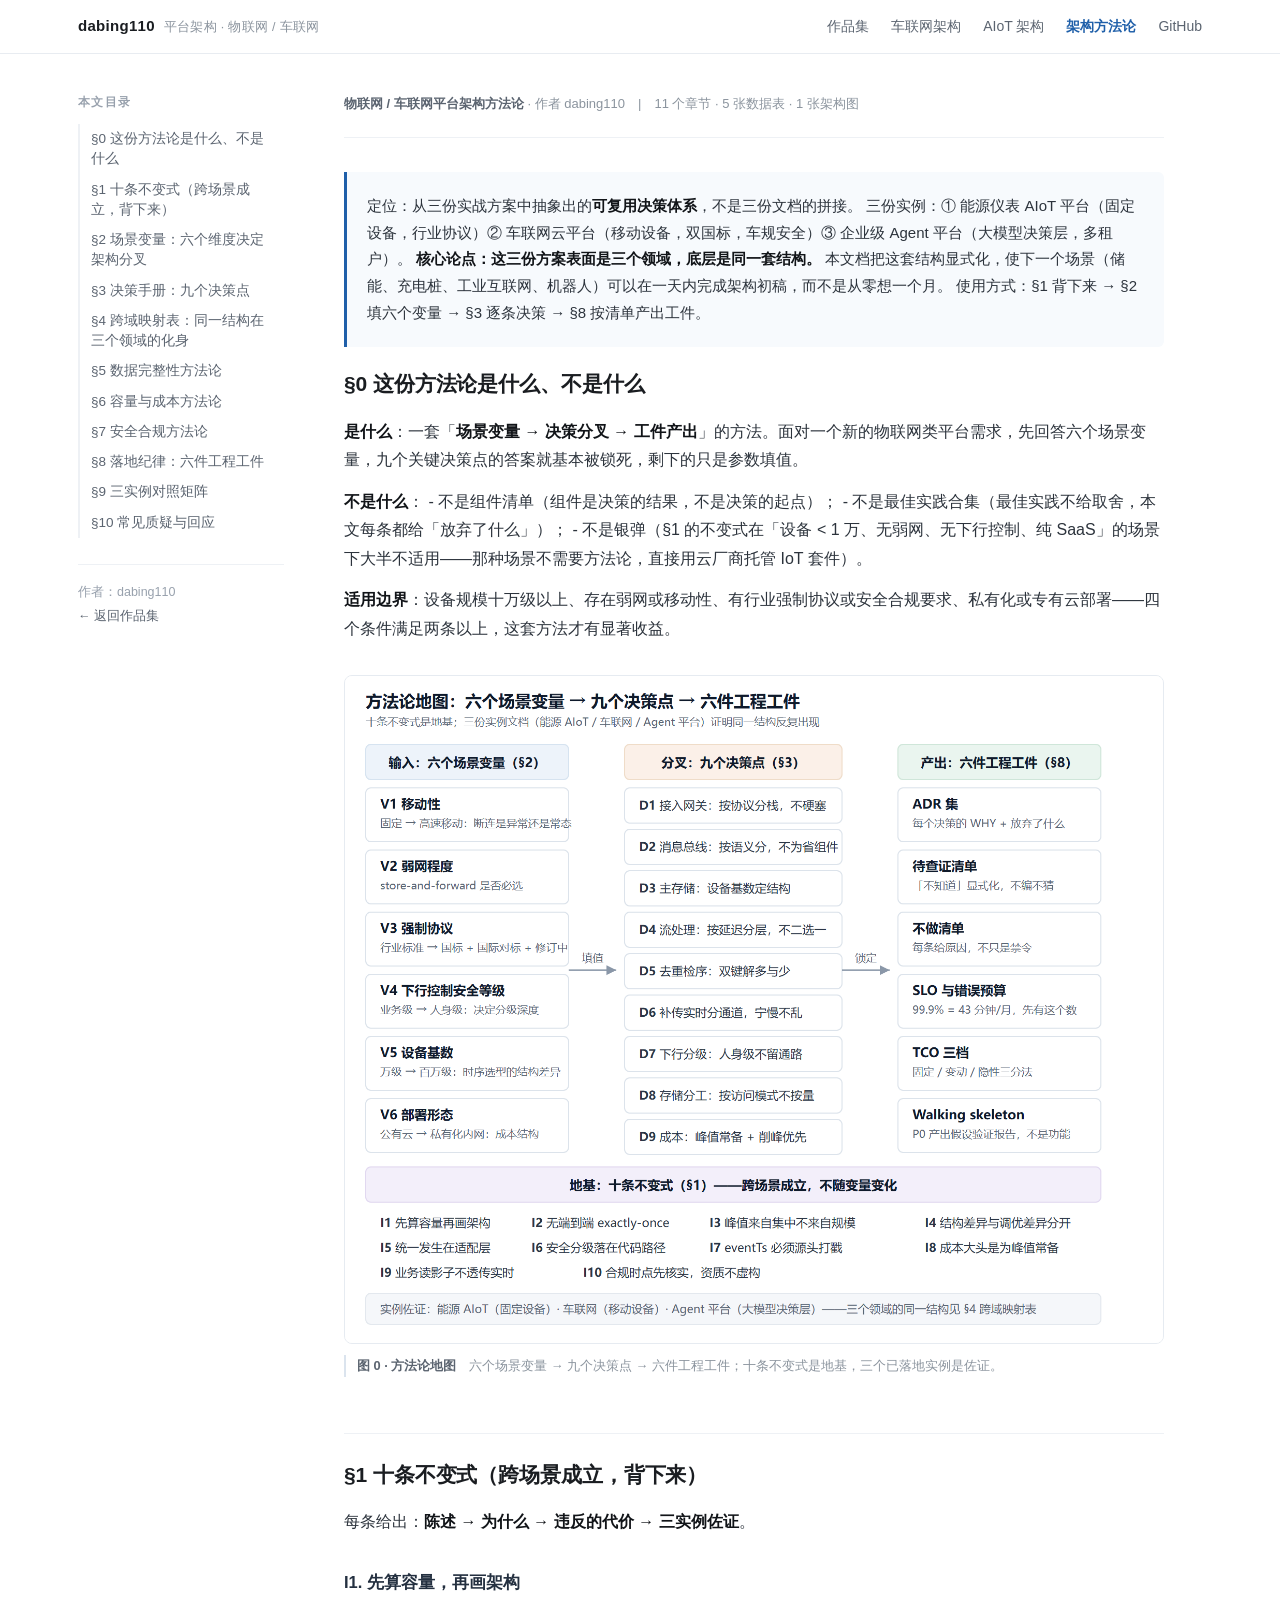
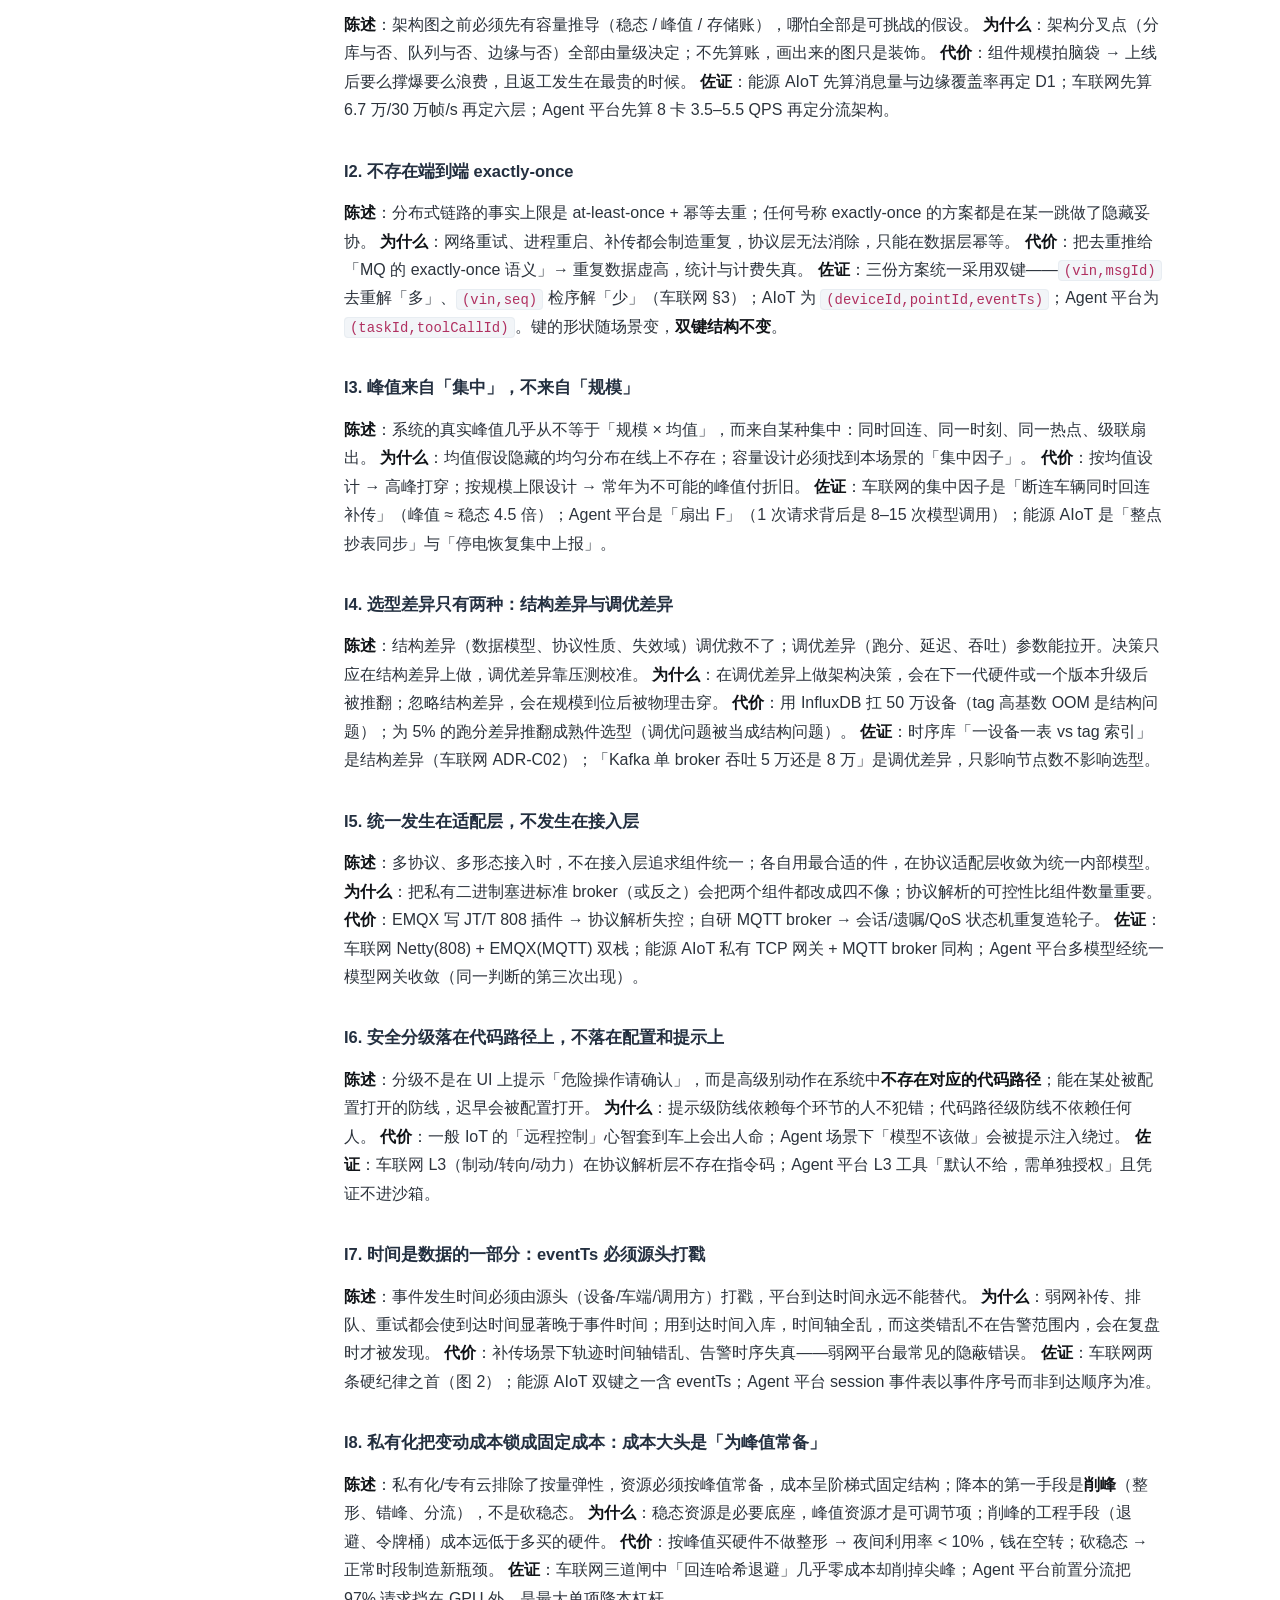
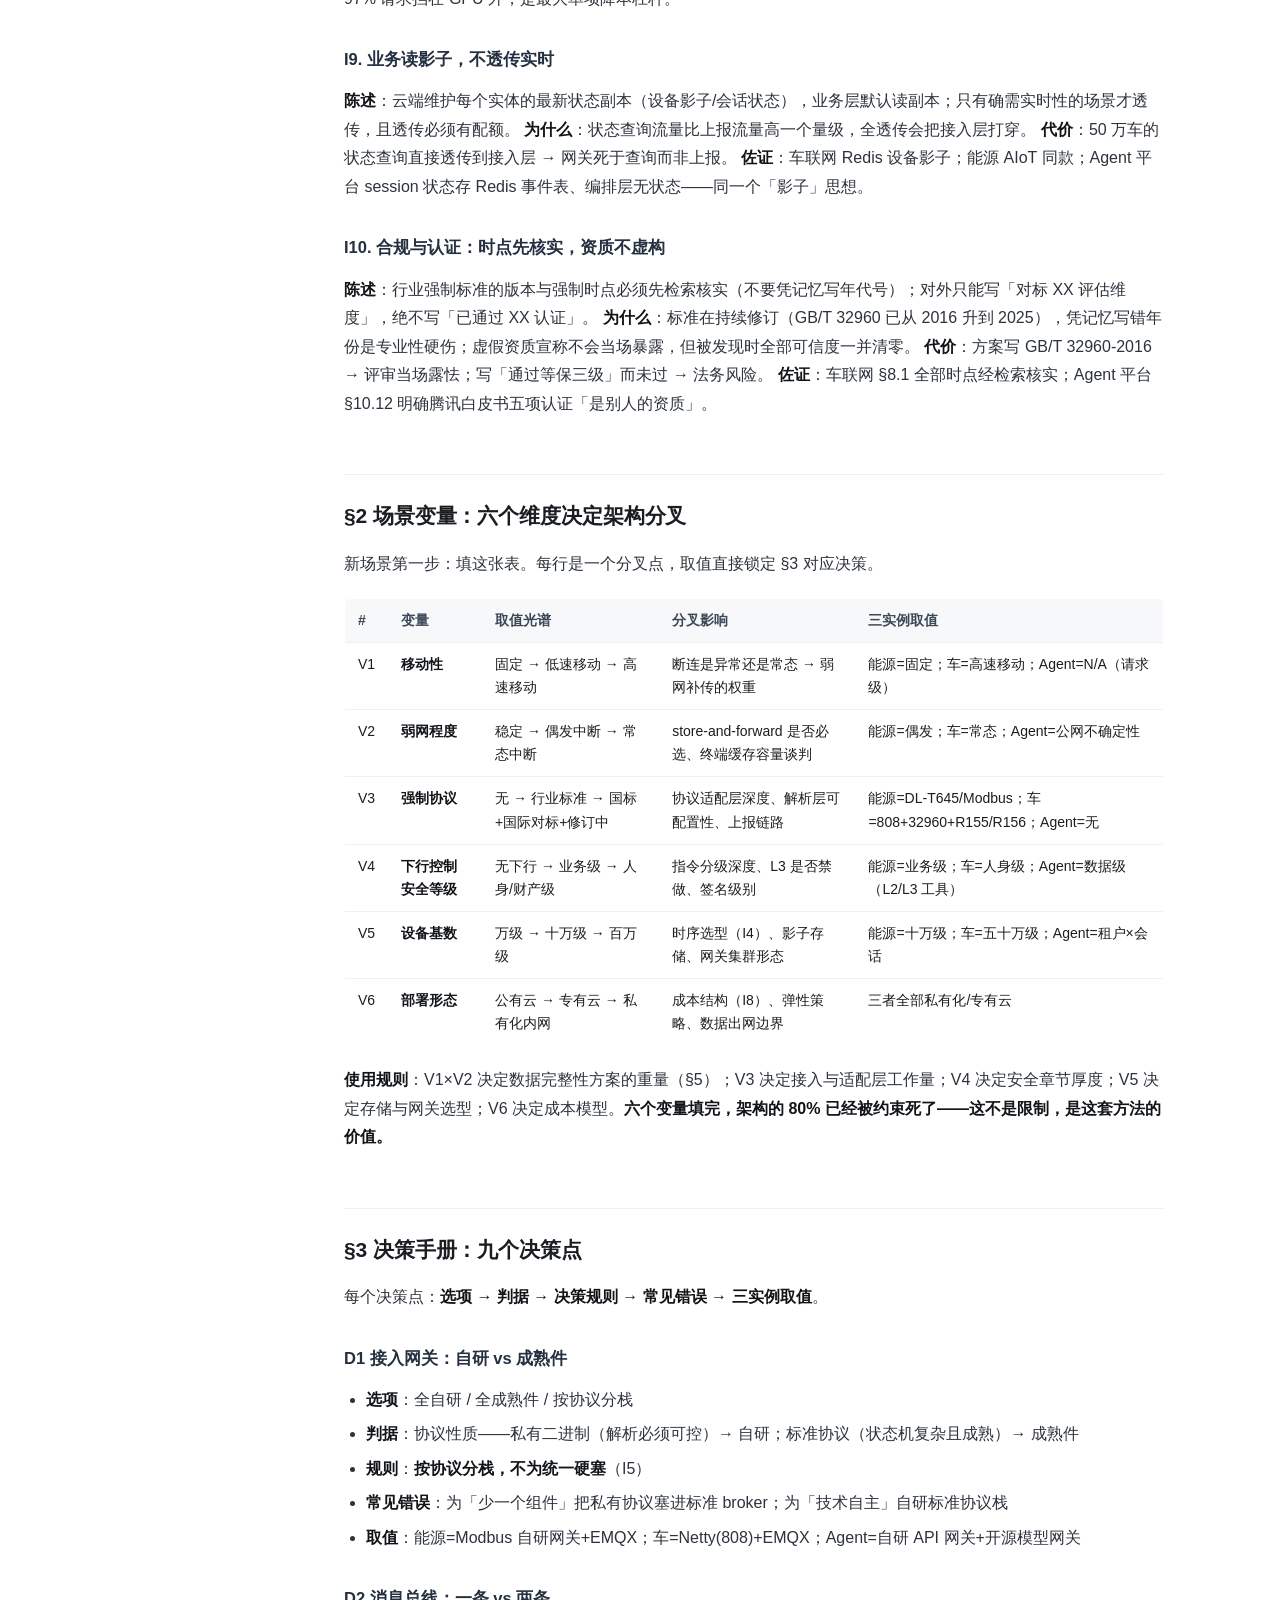
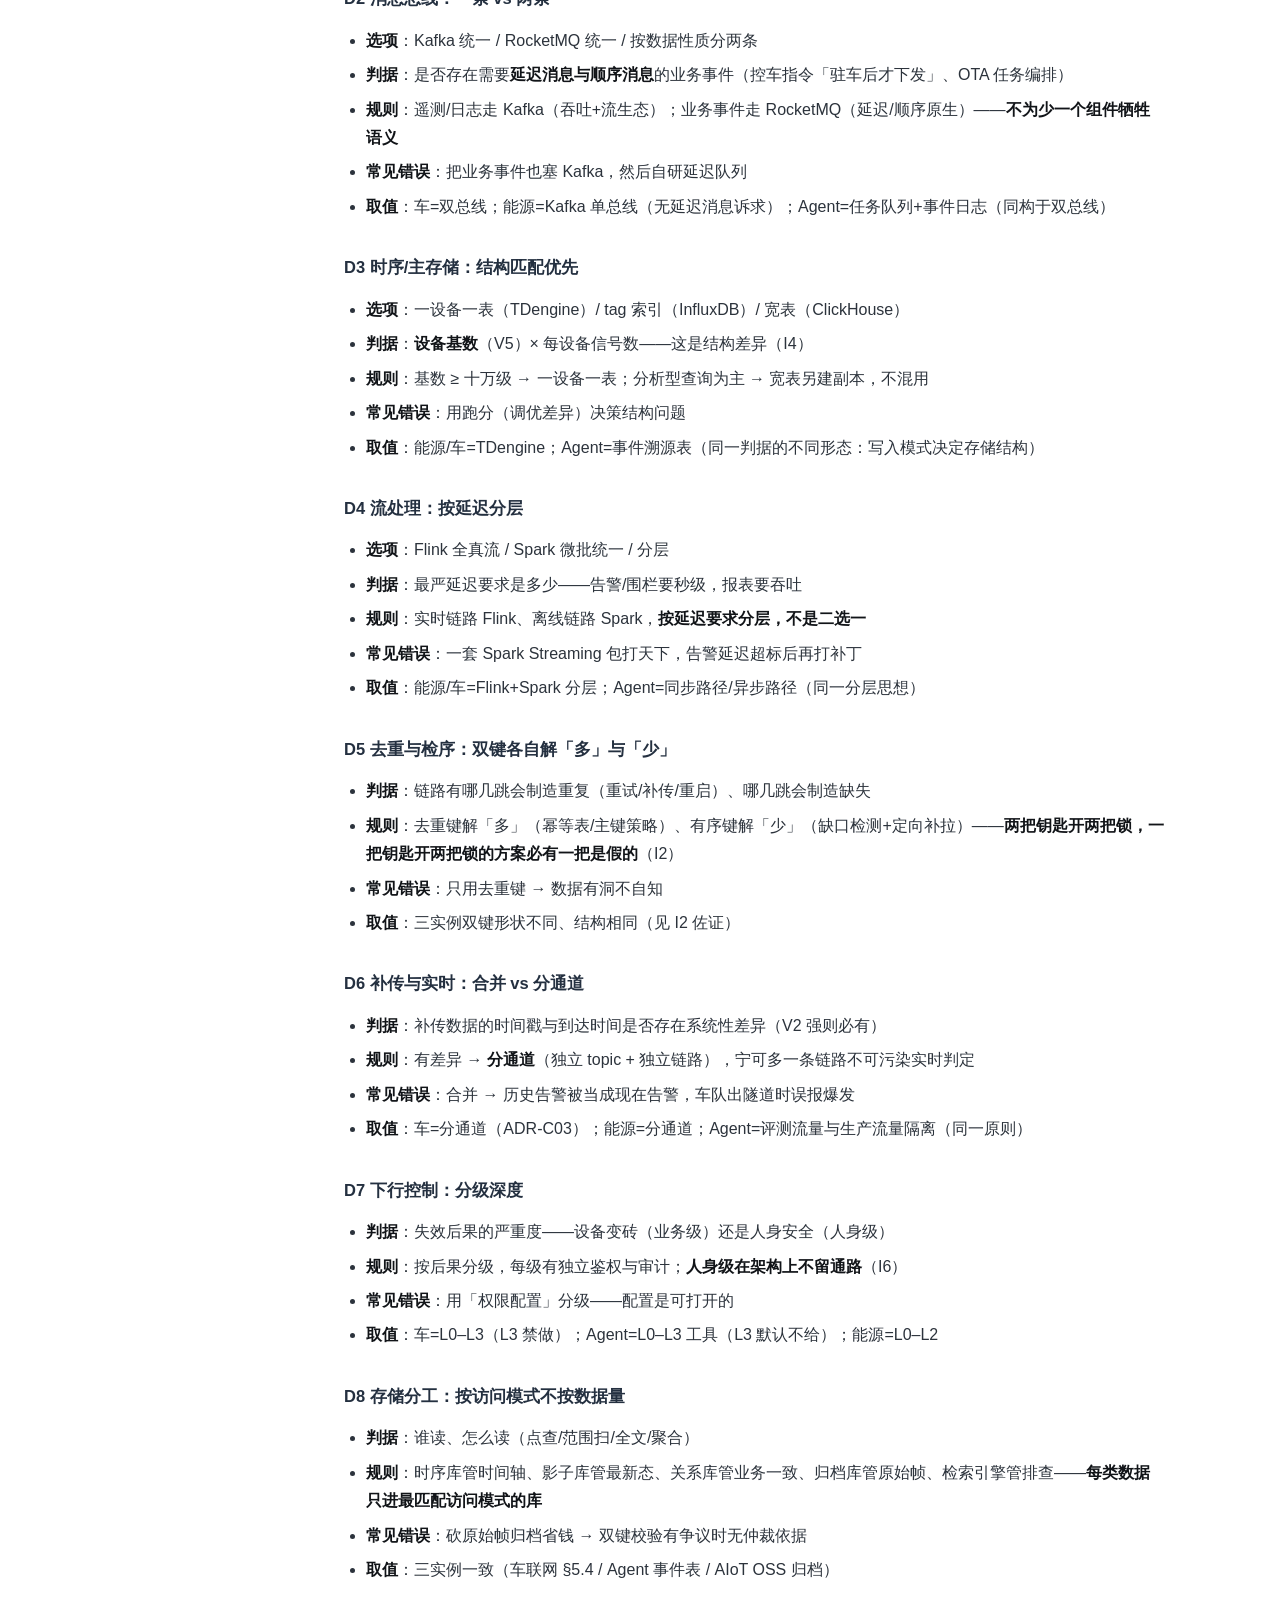
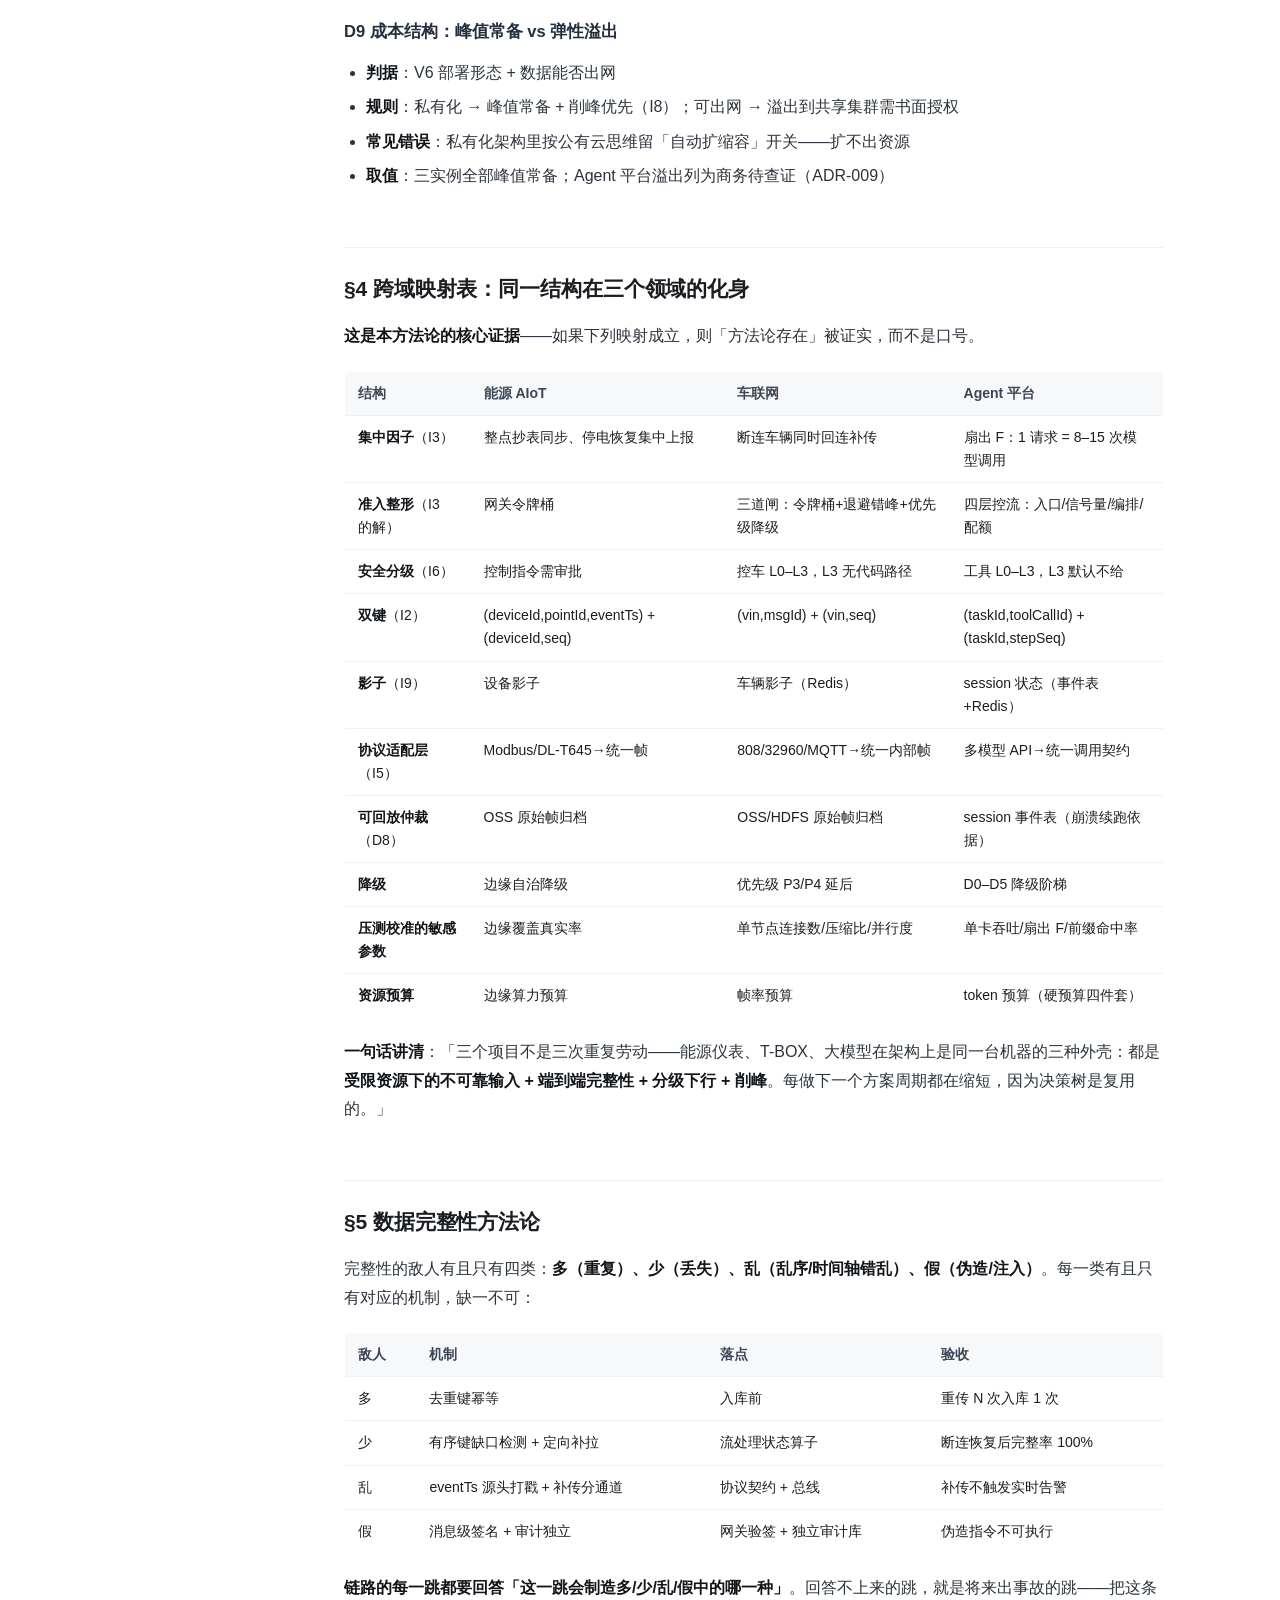
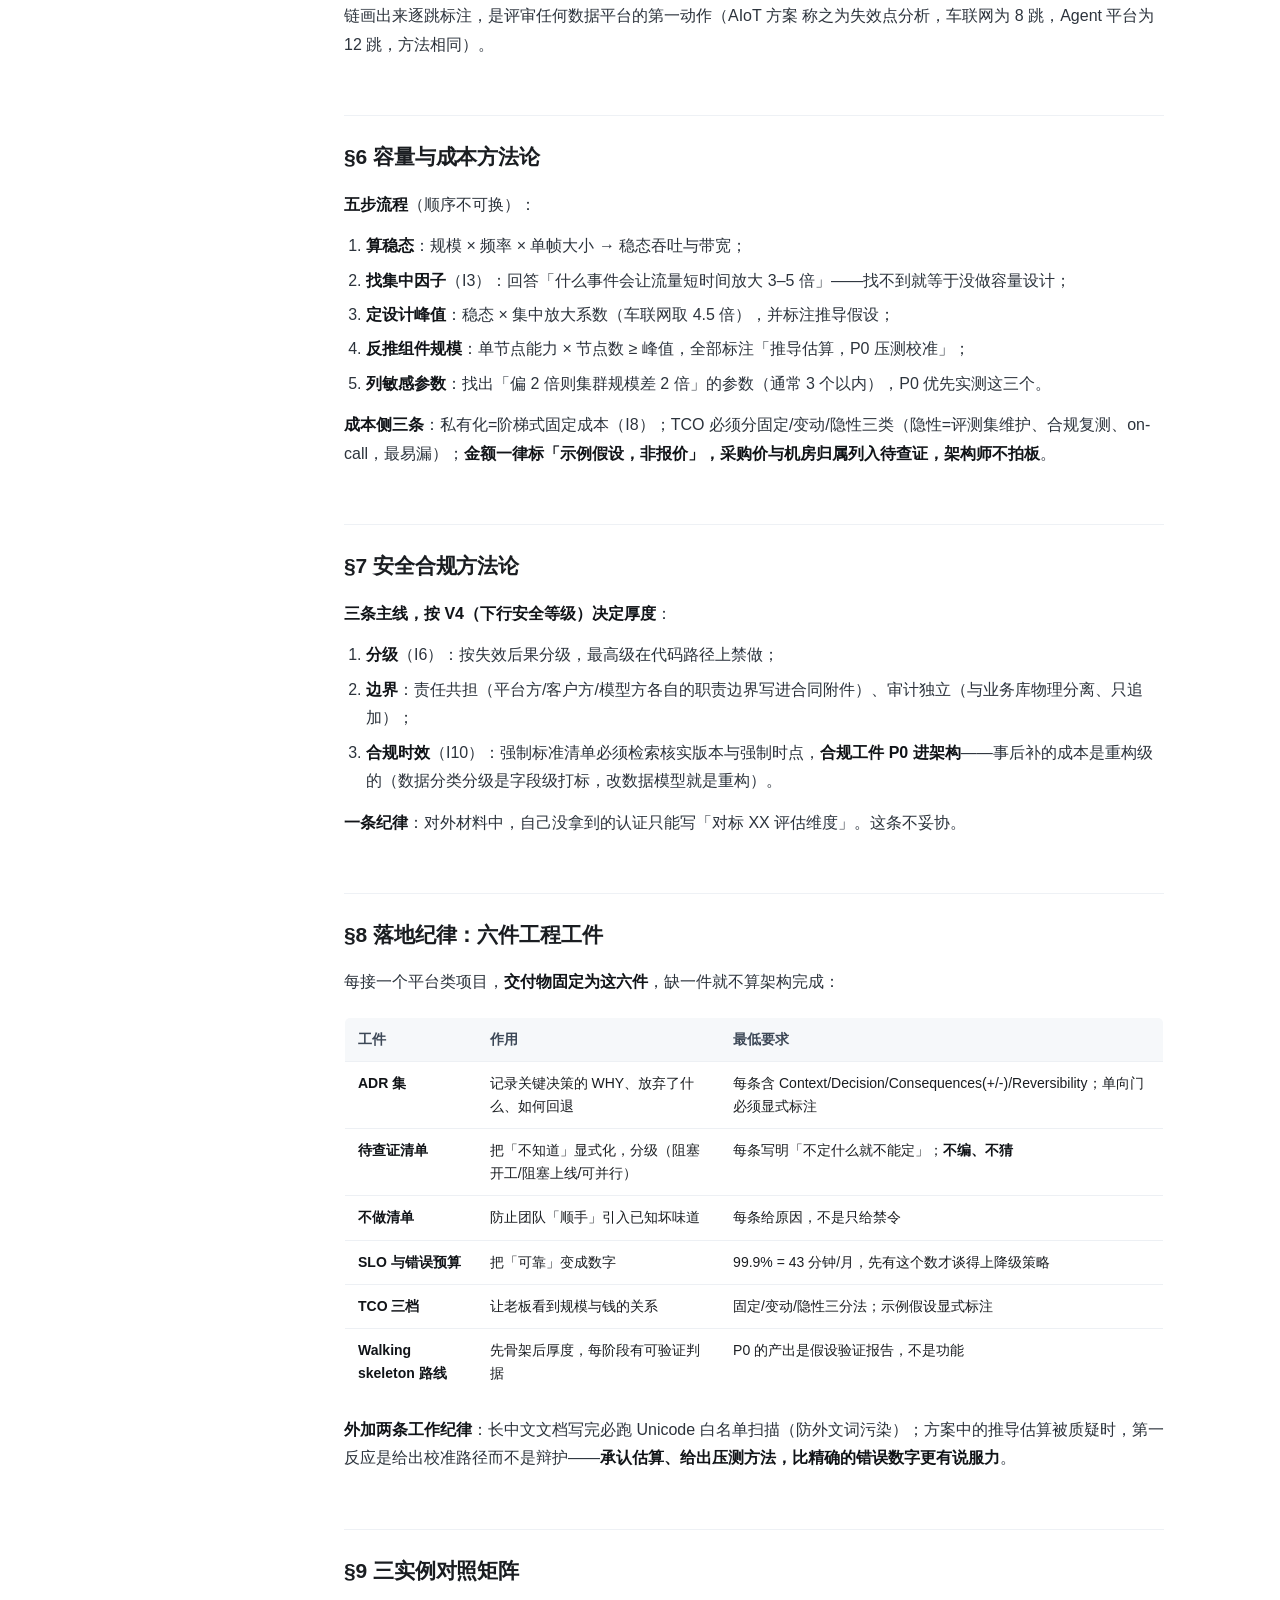
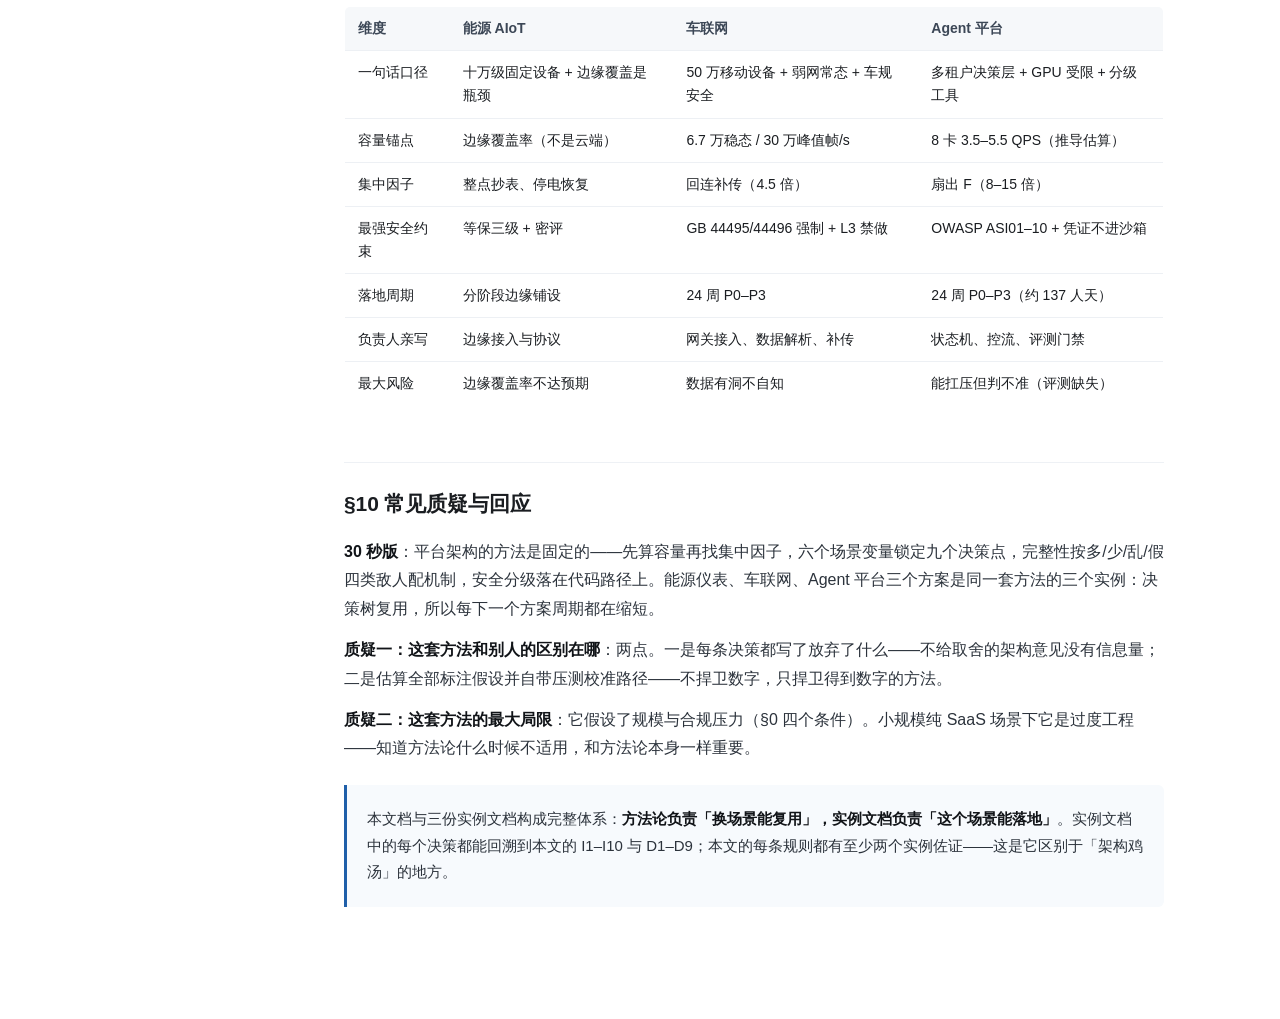
==== commit 9e8af5d1: "update methodology.html" ====
--- a/methodology.html
+++ b/methodology.html
@@ -15,6 +15,7 @@
     <nav class="nav">
       <a href="index.html">作品集</a>
       <a href="vehicle.html">车联网架构</a>
+      <a href="aiot.html">AIoT 架构</a>
       <a href="methodology.html" class="on">架构方法论</a>
       <a href="https://github.com/dabing110" target="_blank" rel="noopener">GitHub</a>
     </nav>
@@ -346,7 +347,7 @@
 </tr>
 </tbody>
 </table></div>
-<p><strong>链路的每一跳都要回答「这一跳会制造多/少/乱/假中的哪一种」</strong>。回答不上来的跳，就是将来出事故的跳——把这条链画出来逐跳标注，是评审任何数据平台的第一动作（AIoT v3 称之为失效点分析，车联网为 8 跳，Agent 平台为 12 跳，方法相同）。</p>
+<p><strong>链路的每一跳都要回答「这一跳会制造多/少/乱/假中的哪一种」</strong>。回答不上来的跳，就是将来出事故的跳——把这条链画出来逐跳标注，是评审任何数据平台的第一动作（AIoT 方案 称之为失效点分析，车联网为 8 跳，Agent 平台为 12 跳，方法相同）。</p>
 <hr />
 <h2 id="h26">§6 容量与成本方法论</h2>
 <p><strong>五步流程</strong>（顺序不可换）：</p>
--- a/style.css
+++ b/style.css
@@ -0,0 +1,206 @@
+/* ============ 基础 ============ */
+*{box-sizing:border-box;margin:0;padding:0}
+html{-webkit-text-size-adjust:100%;scroll-behavior:smooth}
+body{
+  font-family:"PingFang SC","Microsoft YaHei","Hiragino Sans GB","Source Han Sans SC",-apple-system,BlinkMacSystemFont,"Segoe UI",Roboto,sans-serif;
+  color:#1a1d21;background:#fff;line-height:1.78;font-size:16px;
+  -webkit-font-smoothing:antialiased;
+}
+a{color:#1F5FA9;text-decoration:none}
+a:hover{text-decoration:underline}
+img{max-width:100%;height:auto;display:block}
+
+/* ============ 顶栏 ============ */
+.topbar{
+  position:sticky;top:0;z-index:50;background:rgba(255,255,255,.92);
+  backdrop-filter:saturate(180%) blur(12px);border-bottom:1px solid #e8ecf1;
+}
+.topbar-in{max-width:1180px;margin:0 auto;padding:13px 28px;display:flex;align-items:center;gap:26px}
+.brand{font-weight:700;font-size:15px;letter-spacing:.02em;color:#1a1d21;white-space:nowrap}
+.brand span{color:#8b949e;font-weight:400;margin-left:9px;font-size:12.5px}
+.nav{margin-left:auto;display:flex;gap:22px;font-size:14px}
+.nav a{color:#5b6470}
+.nav a:hover{color:#1F5FA9;text-decoration:none}
+.nav a.on{color:#1F5FA9;font-weight:600}
+
+/* ============ 布局 ============ */
+.wrap{max-width:1180px;margin:0 auto;padding:0 28px}
+.layout{display:grid;grid-template-columns:212px minmax(0,1fr);gap:54px;max-width:1180px;margin:0 auto;padding:38px 28px 90px}
+
+/* ============ 侧边目录 ============ */
+.side{position:sticky;top:74px;align-self:start;max-height:calc(100vh - 100px);overflow:auto;font-size:13.5px;padding-right:6px}
+.side::-webkit-scrollbar{width:4px}
+.side::-webkit-scrollbar-thumb{background:#dfe4ea;border-radius:2px}
+.side-t{font-size:11.5px;letter-spacing:.12em;color:#98a1ad;font-weight:600;margin-bottom:12px;text-transform:uppercase}
+.side ul{list-style:none}
+.side li{margin:0}
+.side li a{display:block;padding:5px 10px 5px 11px;color:#5b6470;border-left:2px solid #eef1f5;line-height:1.5}
+.side li a:hover{color:#1F5FA9;background:#f7fafd;text-decoration:none;border-left-color:#cfdcea}
+.side li a.on{color:#1F5FA9;font-weight:600;border-left-color:#1F5FA9;background:#f4f9fe}
+.side li.lv3 a{padding-left:22px;font-size:12.8px;color:#6d7681}
+.side-foot{margin-top:26px;padding-top:16px;border-top:1px solid #eef1f5;font-size:12.5px;color:#98a1ad;line-height:1.9}
+.side-foot a{color:#5b6470}
+
+/* ============ 正文 ============ */
+.doc{min-width:0;max-width:820px}
+.doc-meta{font-size:13px;color:#8b949e;padding-bottom:22px;margin-bottom:34px;border-bottom:1px solid #eef1f5}
+.doc-meta b{color:#5b6470;font-weight:600}
+.doc h1{font-size:30px;line-height:1.35;letter-spacing:-.01em;font-weight:700;margin:0 0 18px}
+.doc h2{
+  font-size:21px;line-height:1.45;font-weight:700;margin:56px 0 18px;padding-top:26px;
+  border-top:1px solid #eef1f5;letter-spacing:-.005em;scroll-margin-top:80px;
+}
+.doc h2:first-of-type{border-top:none;padding-top:0;margin-top:8px}
+.doc h3{font-size:16.5px;font-weight:700;margin:32px 0 12px;color:#243040;scroll-margin-top:80px}
+.doc h4{font-size:15px;font-weight:700;margin:24px 0 10px;color:#33404f}
+.doc p{margin:13px 0;color:#2c333c}
+.doc ul,.doc ol{margin:13px 0 13px 22px}
+.doc li{margin:6px 0;color:#2c333c}
+.doc li>p{margin:4px 0}
+.doc strong{font-weight:600;color:#111418}
+.doc em{font-style:normal;color:#1F5FA9}
+.doc hr{display:none}
+.doc blockquote{
+  margin:22px 0;padding:15px 20px;background:#f7fafd;border-left:3px solid #1F5FA9;
+  border-radius:0 6px 6px 0;color:#2c333c;font-size:15px;
+}
+.doc blockquote p{margin:6px 0}
+.doc code{
+  font-family:"JetBrains Mono","Cascadia Code",Consolas,Menlo,monospace;font-size:.87em;
+  background:#f2f5f8;padding:1.5px 5px;border-radius:4px;color:#b03060;
+  border:1px solid #e8edf2;
+}
+.doc pre{
+  background:#f8fafc;border:1px solid #e8edf2;border-radius:8px;padding:16px 18px;
+  overflow:auto;margin:18px 0;font-size:13px;line-height:1.65;
+}
+.doc pre code{background:none;border:none;padding:0;color:#243040;font-size:13px}
+
+/* 表格 */
+.doc table{
+  width:100%;border-collapse:collapse;margin:20px 0;font-size:14px;line-height:1.65;
+  border:1px solid #e3e8ee;border-radius:6px;overflow:hidden;
+}
+.doc thead th{background:#f6f8fa;font-weight:600;text-align:left;color:#3c4756;white-space:nowrap}
+.doc th,.doc td{padding:10px 13px;border-bottom:1px solid #edf0f4;vertical-align:top}
+.doc tbody tr:last-child td{border-bottom:none}
+.doc tbody tr:hover{background:#fbfcfd}
+.table-scroll{overflow-x:auto;margin:20px 0;-webkit-overflow-scrolling:touch}
+.table-scroll table{margin:0;min-width:520px}
+
+/* 图 */
+figure{margin:32px 0 34px;padding:0}
+figure img{
+  width:100%;border:1px solid #e6ebf1;border-radius:8px;cursor:zoom-in;
+  background:#fff;transition:box-shadow .18s ease;
+}
+figure img:hover{box-shadow:0 6px 22px rgba(20,40,70,.10)}
+figcaption{
+  margin-top:11px;font-size:12.8px;color:#8b949e;line-height:1.7;
+  padding-left:11px;border-left:2px solid #dbe4ee;
+}
+figcaption b{color:#5b6470;font-weight:600}
+
+/* 图片放大层 */
+.lb{
+  position:fixed;inset:0;background:rgba(12,16,22,.9);z-index:200;display:none;
+  align-items:center;justify-content:center;padding:32px;cursor:zoom-out;
+}
+.lb.on{display:flex}
+.lb img{max-width:100%;max-height:100%;border-radius:6px;box-shadow:0 20px 60px rgba(0,0,0,.5)}
+
+/* ============ 首页 ============ */
+.hero{padding:74px 0 54px;border-bottom:1px solid #eef1f5}
+.hero .eyebrow{font-size:12.5px;letter-spacing:.18em;color:#1F5FA9;font-weight:600;margin-bottom:20px;text-transform:uppercase}
+.hero h1{font-size:44px;line-height:1.22;letter-spacing:-.022em;font-weight:700;max-width:860px}
+.hero h1 em{font-style:normal;color:#1F5FA9}
+.hero .sub{margin-top:22px;font-size:17px;color:#5b6470;max-width:730px;line-height:1.8}
+.hero .who{margin-top:30px;display:flex;flex-wrap:wrap;gap:10px;font-size:13.5px;color:#5b6470}
+.hero .who span{background:#f4f7fa;border:1px solid #e8edf2;padding:5px 13px;border-radius:100px}
+
+.stats{display:grid;grid-template-columns:repeat(4,1fr);gap:0;border-bottom:1px solid #eef1f5}
+.stat{padding:34px 26px 34px 0}
+.stat:not(:first-child){padding-left:26px;border-left:1px solid #eef1f5}
+.stat .n{font-size:30px;font-weight:700;letter-spacing:-.02em;color:#1a1d21;line-height:1.15}
+.stat .n small{font-size:14px;font-weight:600;color:#8b949e;margin-left:3px}
+.stat .l{font-size:12.8px;color:#8b949e;margin-top:8px;line-height:1.6}
+
+.sec{padding:62px 0;border-bottom:1px solid #eef1f5}
+.sec-t{font-size:12.5px;letter-spacing:.14em;color:#98a1ad;font-weight:600;margin-bottom:12px;text-transform:uppercase}
+.sec h2{font-size:26px;font-weight:700;letter-spacing:-.015em;margin-bottom:10px}
+.sec .lead{color:#5b6470;font-size:15.5px;max-width:720px;margin-bottom:34px}
+
+.cards{display:grid;grid-template-columns:1fr 1fr;gap:22px}
+.card{
+  border:1px solid #e3e8ee;border-radius:10px;padding:28px 28px 26px;background:#fff;
+  transition:border-color .2s,box-shadow .2s,transform .2s;display:flex;flex-direction:column;
+}
+.card:hover{border-color:#c6d6e6;box-shadow:0 10px 34px rgba(20,50,90,.08);transform:translateY(-2px);text-decoration:none}
+.card:hover .card-t{color:#1F5FA9}
+.card-k{font-size:11.5px;letter-spacing:.12em;color:#98a1ad;font-weight:600;margin-bottom:14px}
+.card-t{font-size:19px;font-weight:700;line-height:1.45;margin-bottom:12px;color:#1a1d21;transition:color .2s}
+.card-d{font-size:14px;color:#5b6470;line-height:1.75;flex:1}
+.card-m{margin-top:20px;padding-top:16px;border-top:1px solid #eef1f5;font-size:12.8px;color:#98a1ad;display:flex;justify-content:space-between;align-items:center}
+.card-m b{color:#1F5FA9;font-weight:600}
+
+.judges{display:grid;grid-template-columns:1fr 1fr;gap:16px;margin-top:8px}
+.judge{background:#f8fafc;border:1px solid #eaeff4;border-radius:8px;padding:20px 22px}
+.judge .k{font-size:11.5px;letter-spacing:.1em;color:#98a1ad;font-weight:600;margin-bottom:9px}
+.judge .v{font-size:14.5px;color:#2c333c;line-height:1.72}
+.judge .v b{color:#1a1d21;font-weight:600}
+
+.path{list-style:none;counter-reset:p}
+.path li{counter-increment:p;position:relative;padding:14px 0 14px 44px;border-bottom:1px dashed #eef1f5;font-size:14.5px;color:#2c333c}
+.path li:last-child{border-bottom:none}
+.path li::before{
+  content:counter(p);position:absolute;left:0;top:13px;width:26px;height:26px;border-radius:50%;
+  background:#eef5fc;color:#1F5FA9;font-size:12.5px;font-weight:700;display:flex;align-items:center;justify-content:center;
+}
+.path li b{font-weight:600;color:#1a1d21}
+.path li span{color:#8b949e;font-size:13px}
+
+.foot{border-top:1px solid #eef1f5;padding:38px 0 60px;font-size:13px;color:#98a1ad;line-height:1.9}
+.foot .r{display:flex;justify-content:space-between;flex-wrap:wrap;gap:12px}
+
+/* ============ 响应式 ============ */
+@media (max-width:960px){
+  .layout{grid-template-columns:1fr;gap:0;padding:24px 20px 70px}
+  .side{position:static;max-height:none;overflow:visible;margin-bottom:30px;padding:16px 18px;background:#f8fafc;border:1px solid #eef1f5;border-radius:8px}
+  .side ul{columns:2;column-gap:14px}
+  .side li a{padding:4px 8px;border-left:none;border-radius:4px}
+  .side li a.on{border-left:none}
+  .side li.lv3{display:none}
+  .side-foot{display:none}
+  .doc{max-width:none}
+  .hero{padding:52px 0 40px}
+  .hero h1{font-size:31px}
+  .stats{grid-template-columns:1fr 1fr}
+  .stat{padding:24px 18px 24px 0}
+  .stat:nth-child(3){border-left:none;padding-left:0}
+  .stat:nth-child(3),.stat:nth-child(4){border-top:1px solid #eef1f5}
+  .cards,.judges{grid-template-columns:1fr}
+  .sec h2{font-size:22px}
+  .doc h1{font-size:24px}
+  .doc h2{font-size:19px;margin-top:44px}
+  .doc table{font-size:13px}
+  .nav{gap:14px;font-size:13px}
+  .brand span{display:none}
+}
+@media (max-width:560px){
+  .doc{font-size:15.5px}
+  .wrap,.layout{padding-left:16px;padding-right:16px}
+  .topbar-in{padding:11px 16px}
+  .hero h1{font-size:27px}
+  .hero .sub{font-size:15.5px}
+  .stat .n{font-size:24px}
+}
+
+/* 打印 */
+@media print{
+  .topbar,.side,.lb{display:none!important}
+  .layout{display:block;padding:0;max-width:none}
+  .doc{max-width:none}
+  body{font-size:10.5pt}
+  figure{page-break-inside:avoid}
+  .doc h2{page-break-after:avoid}
+}
